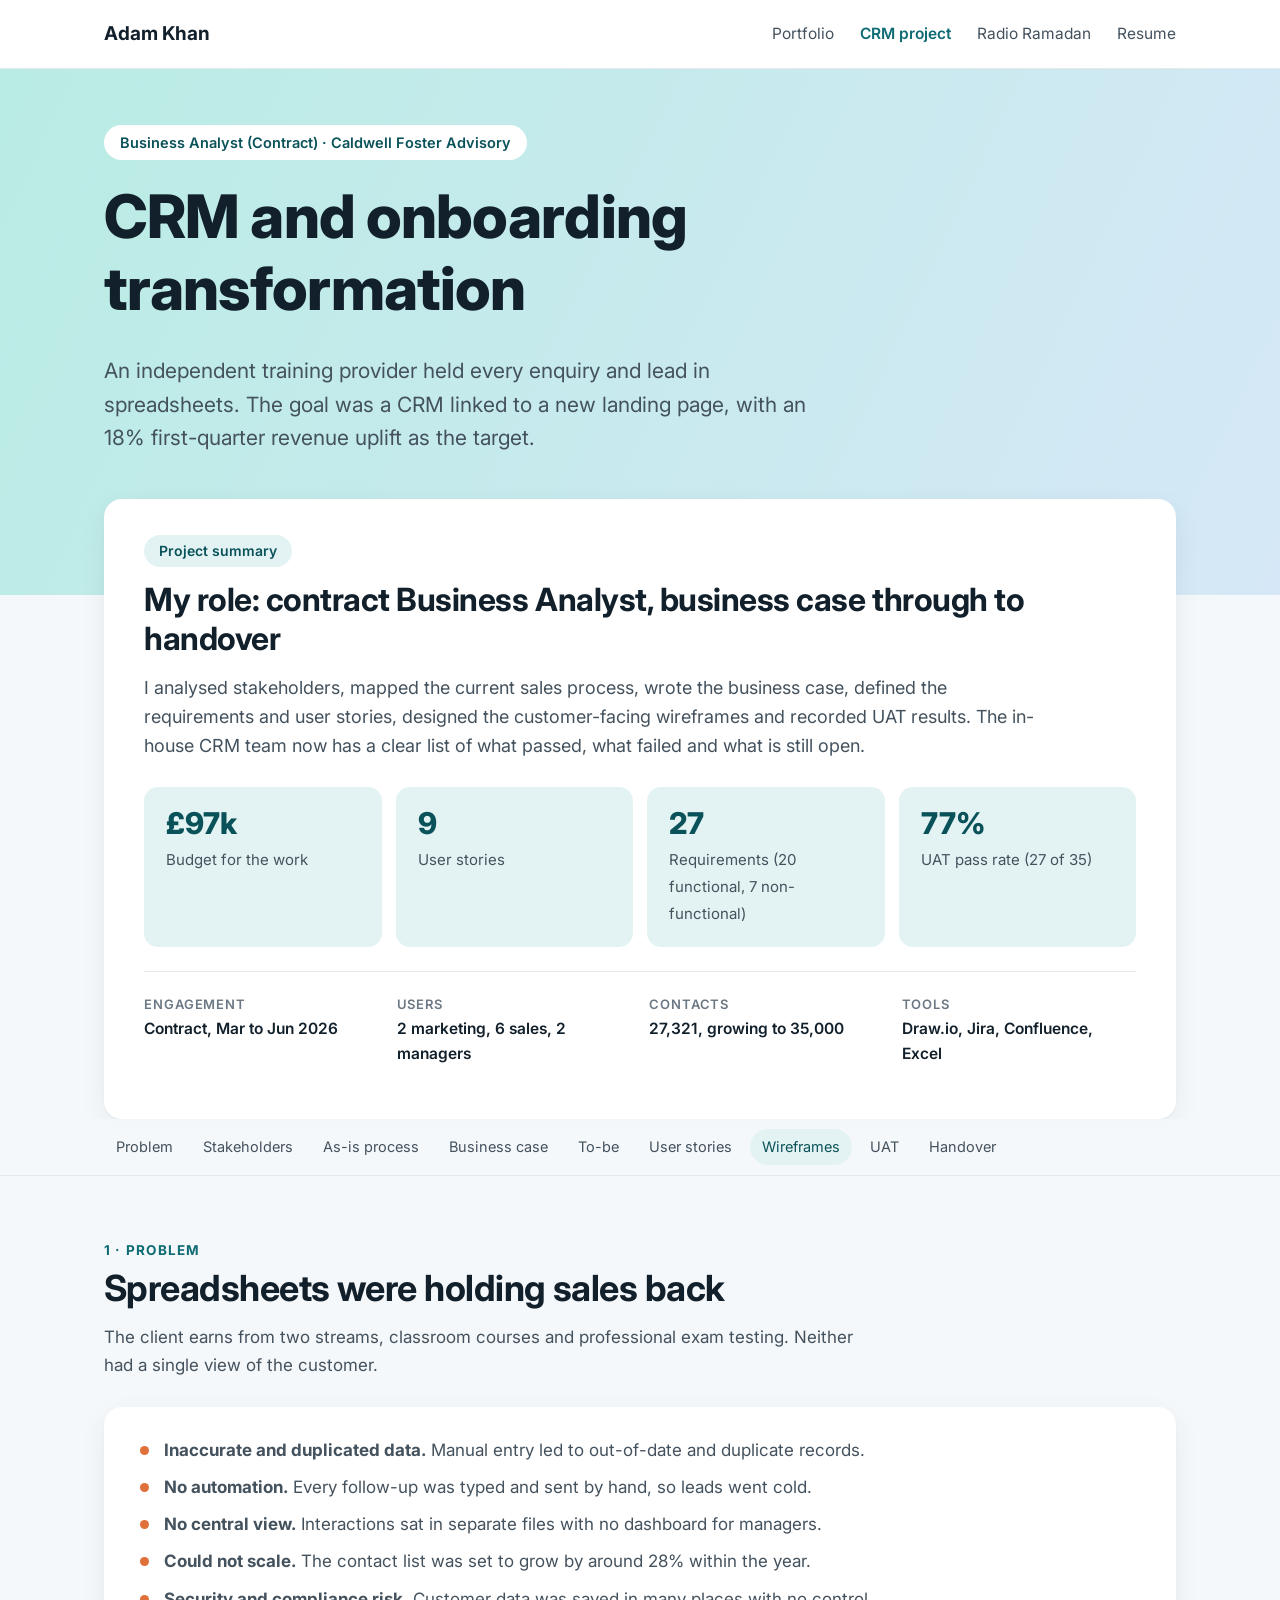
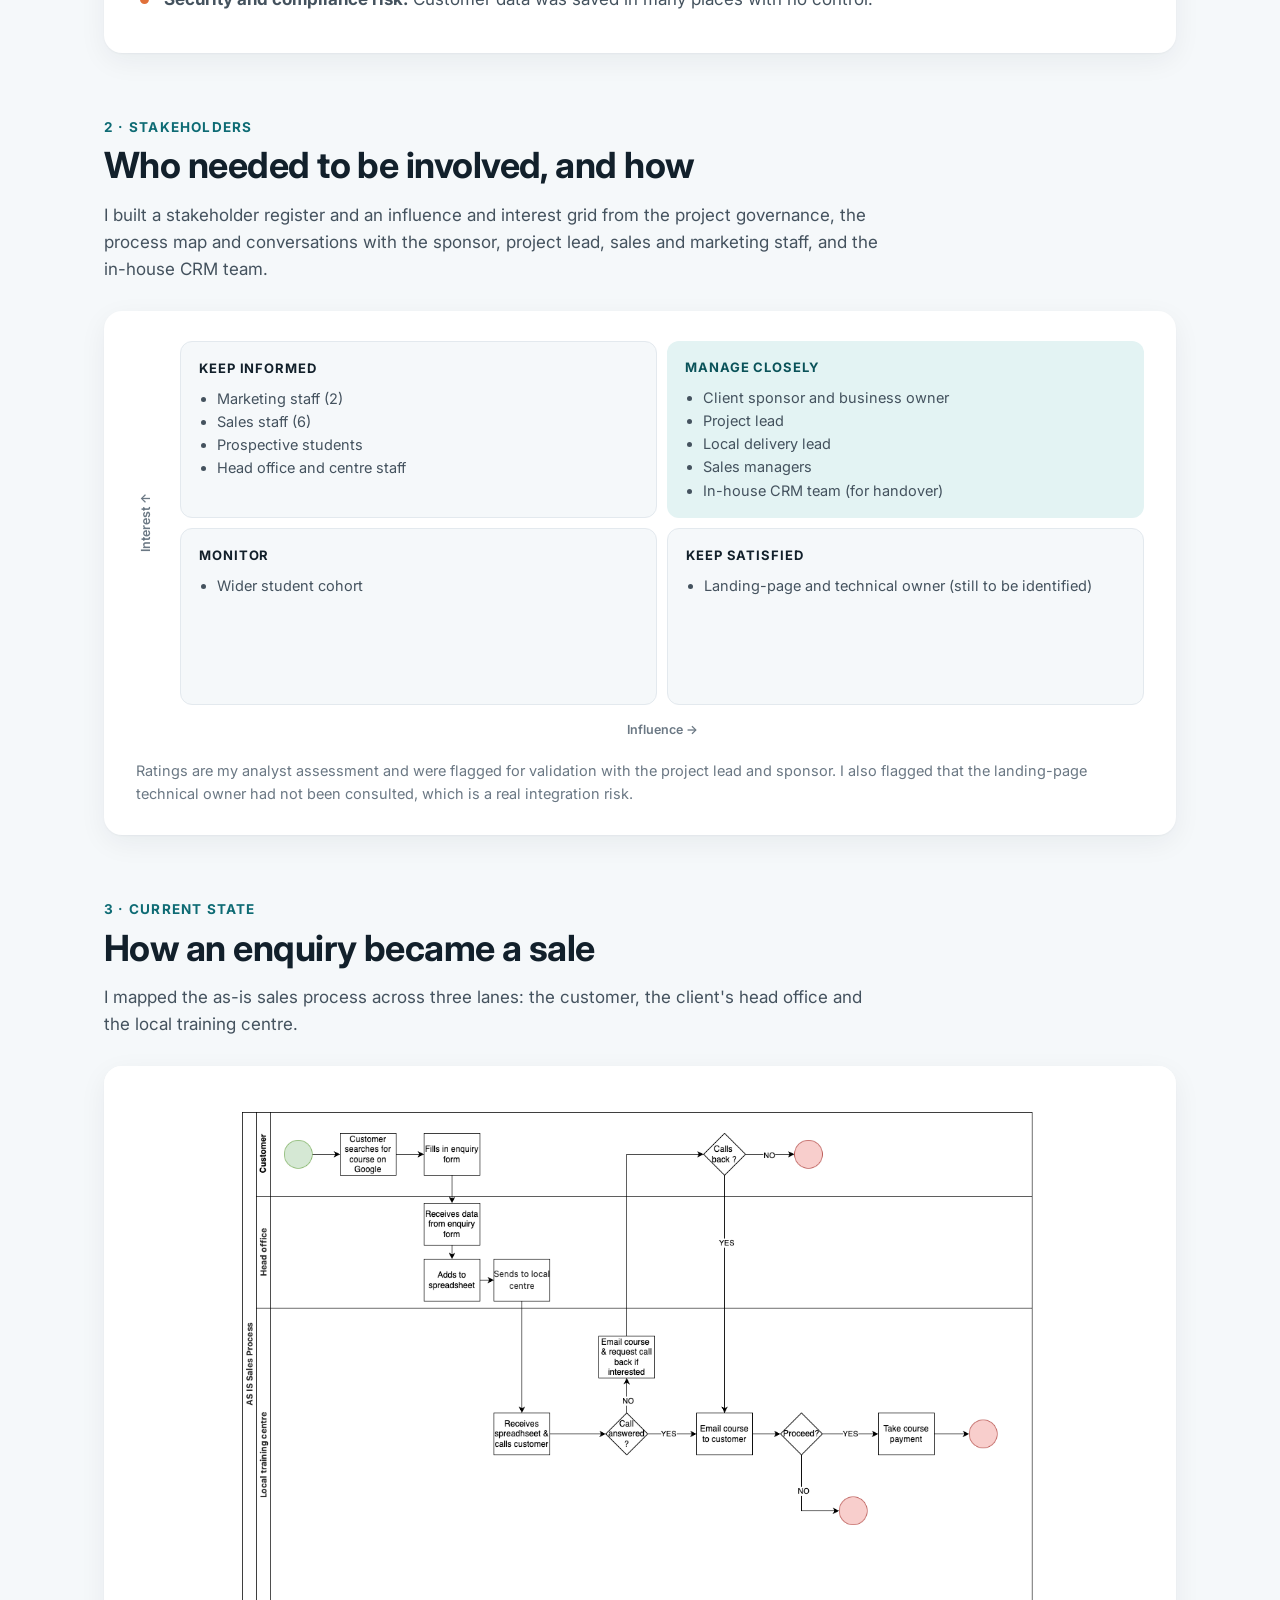
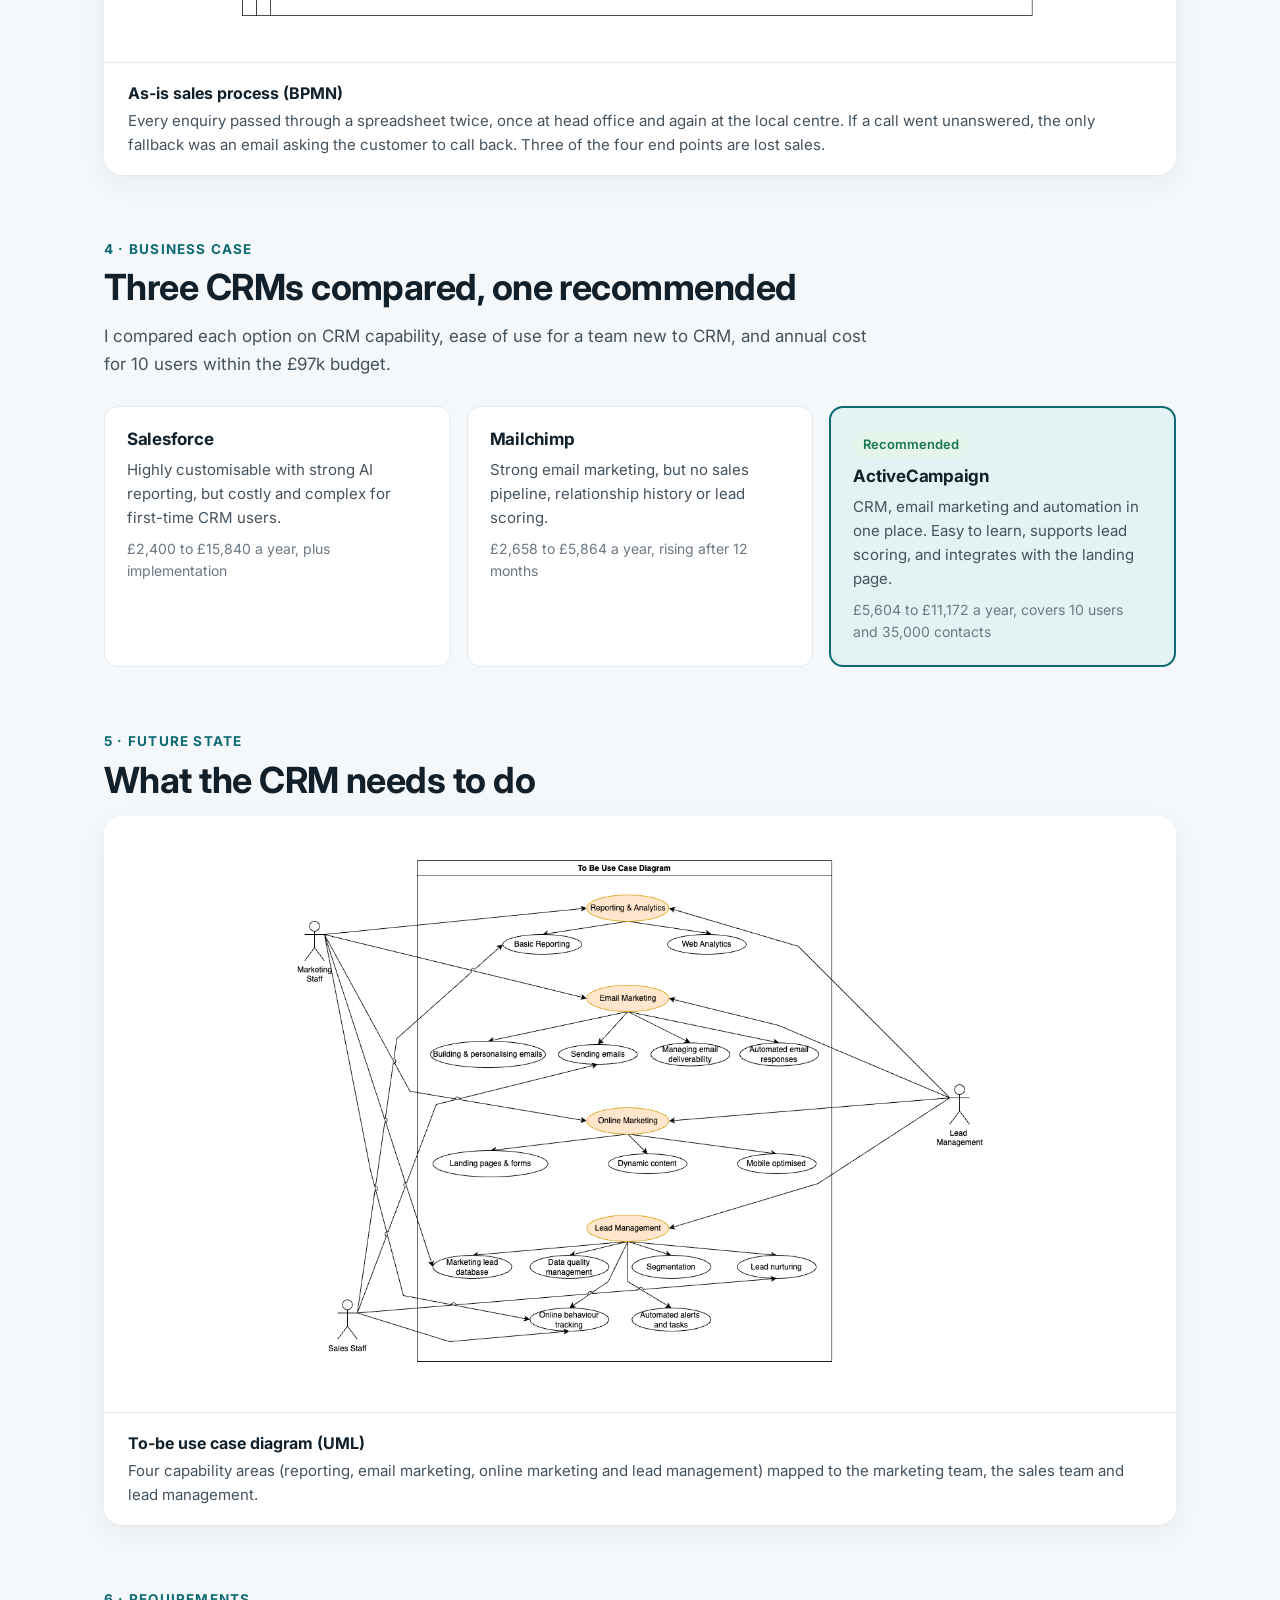
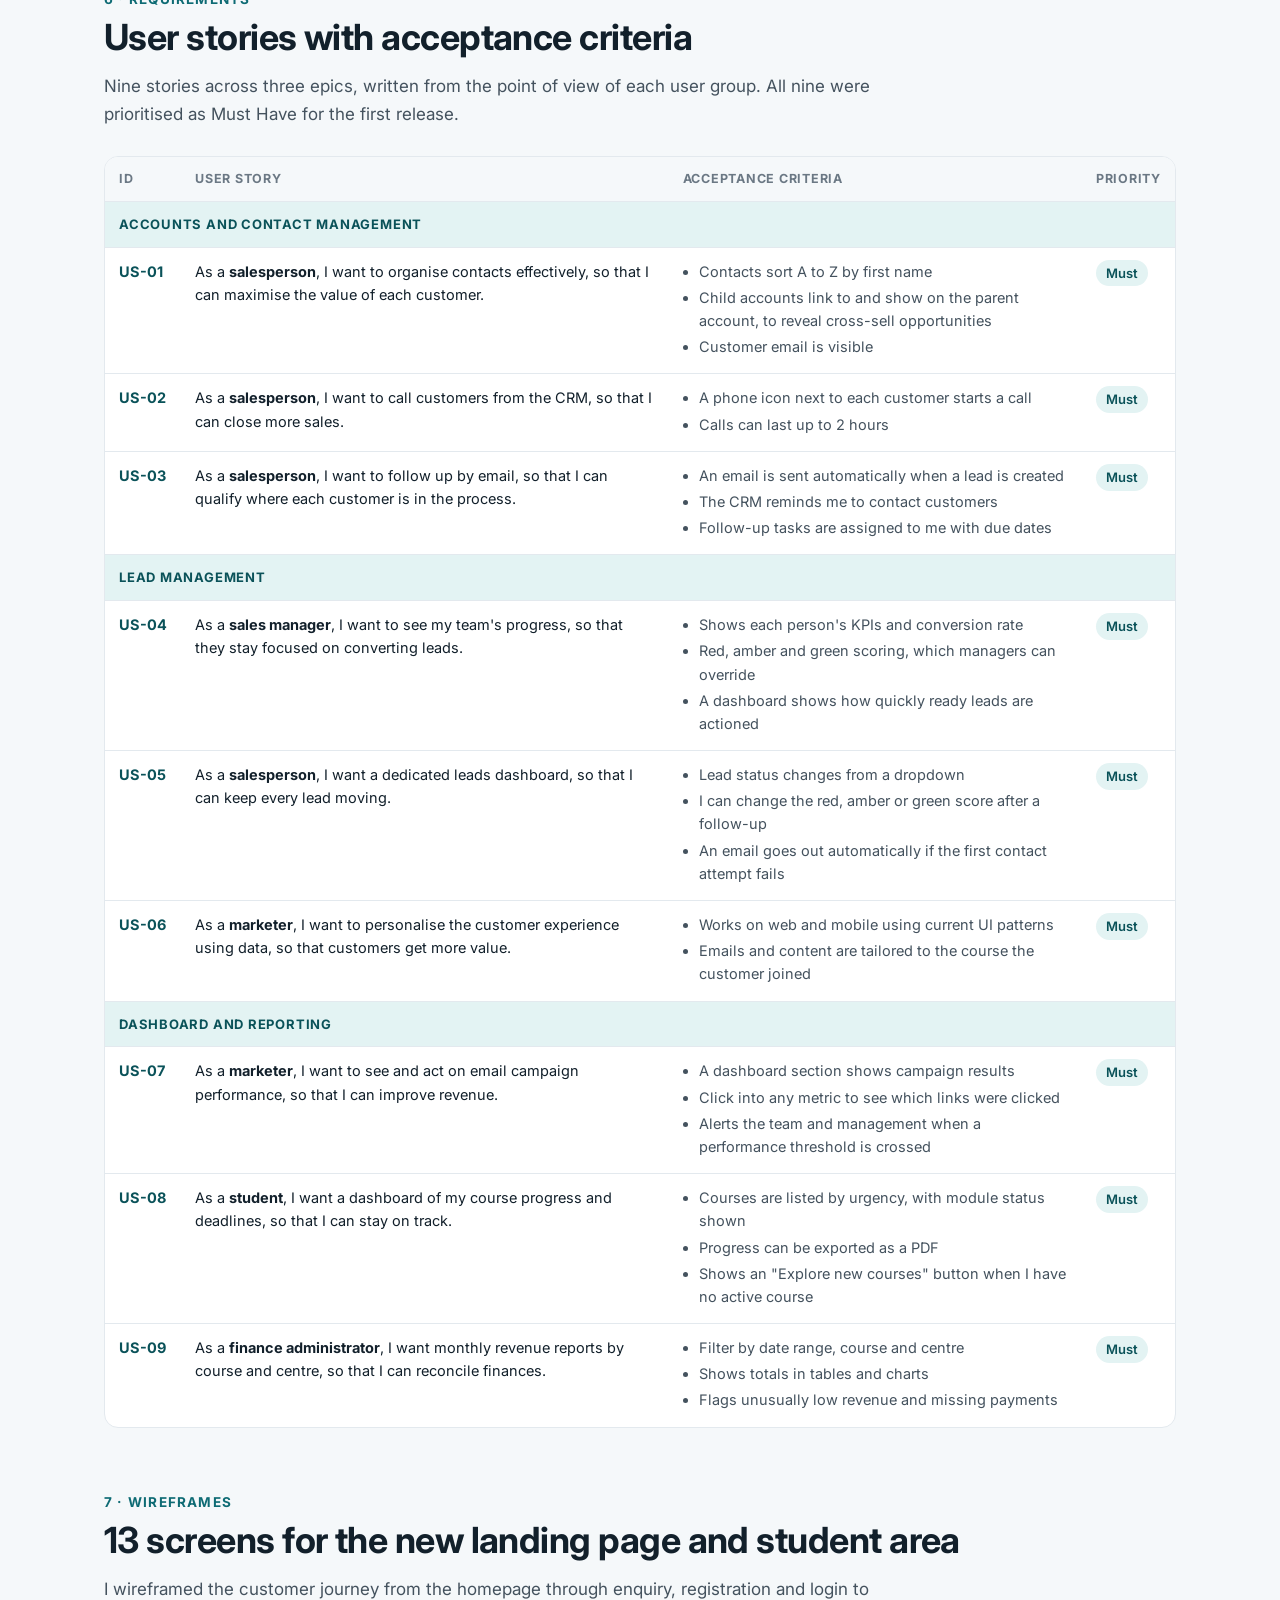
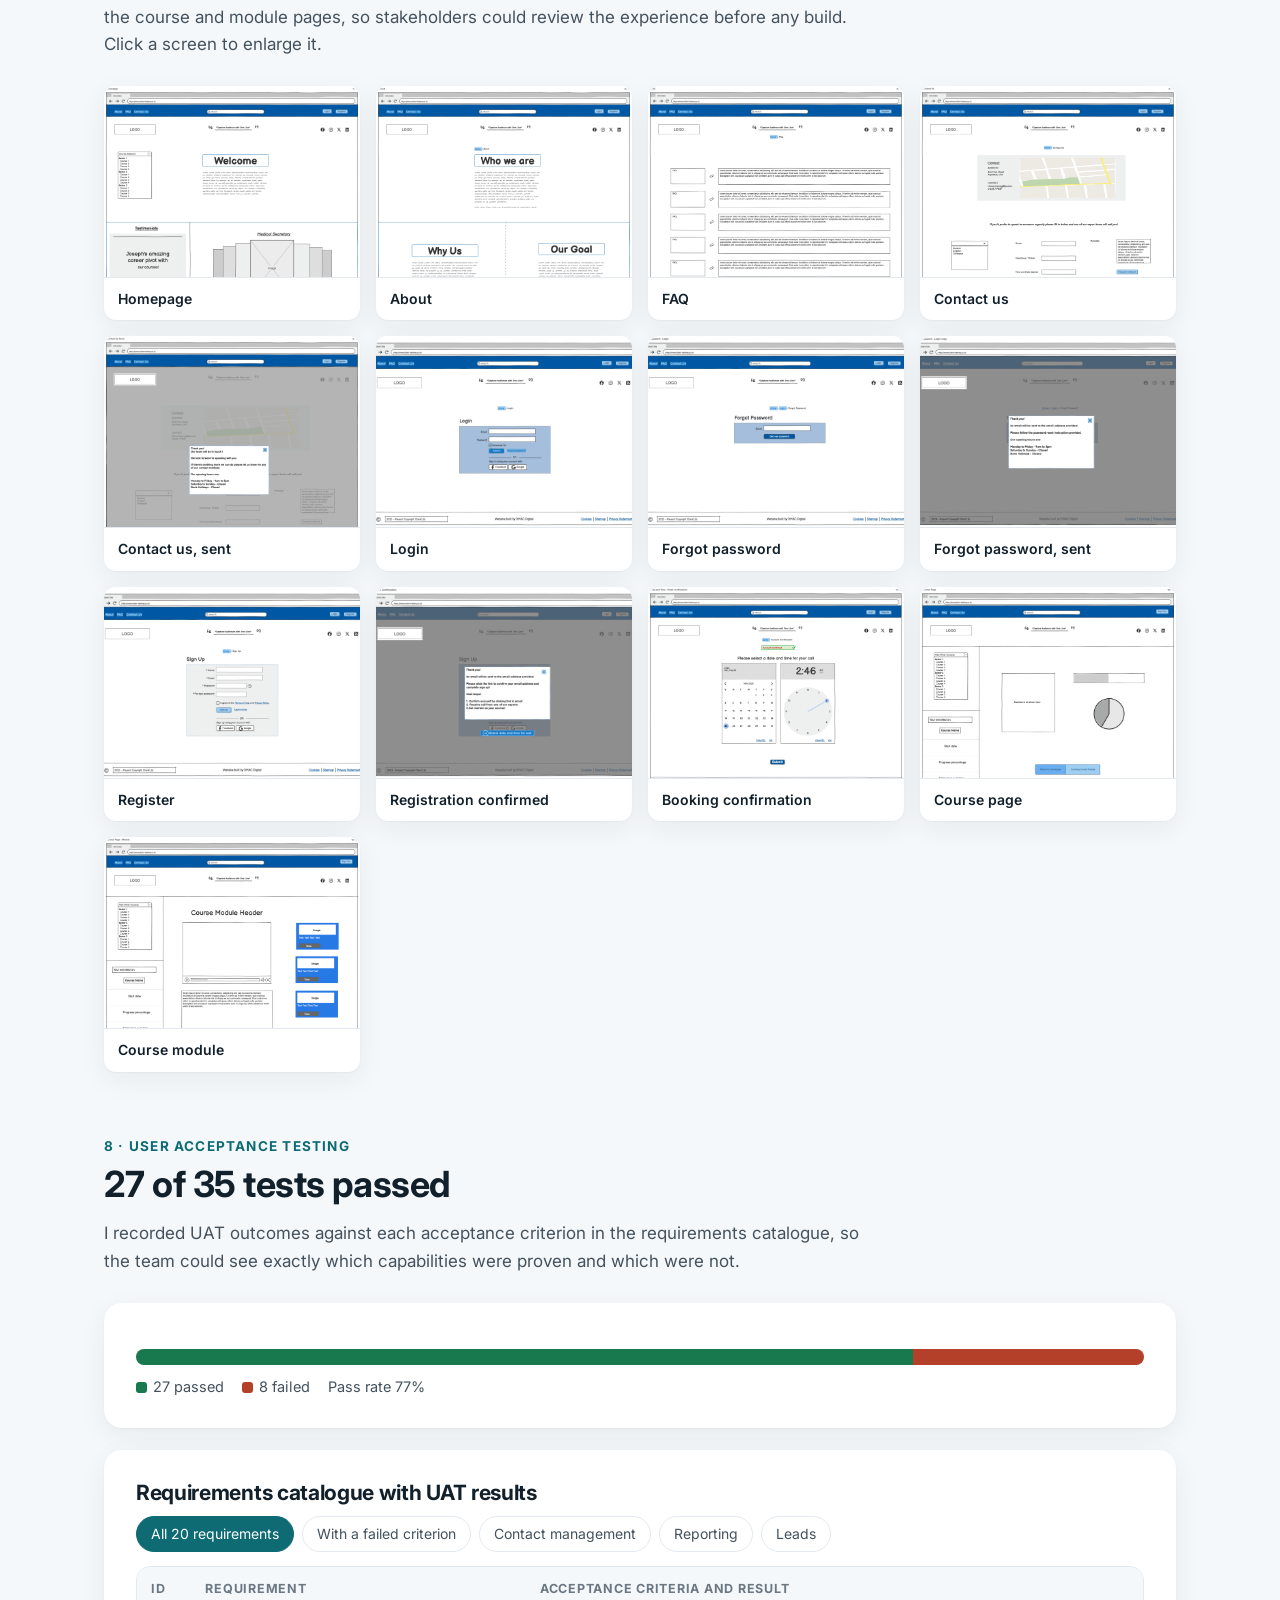
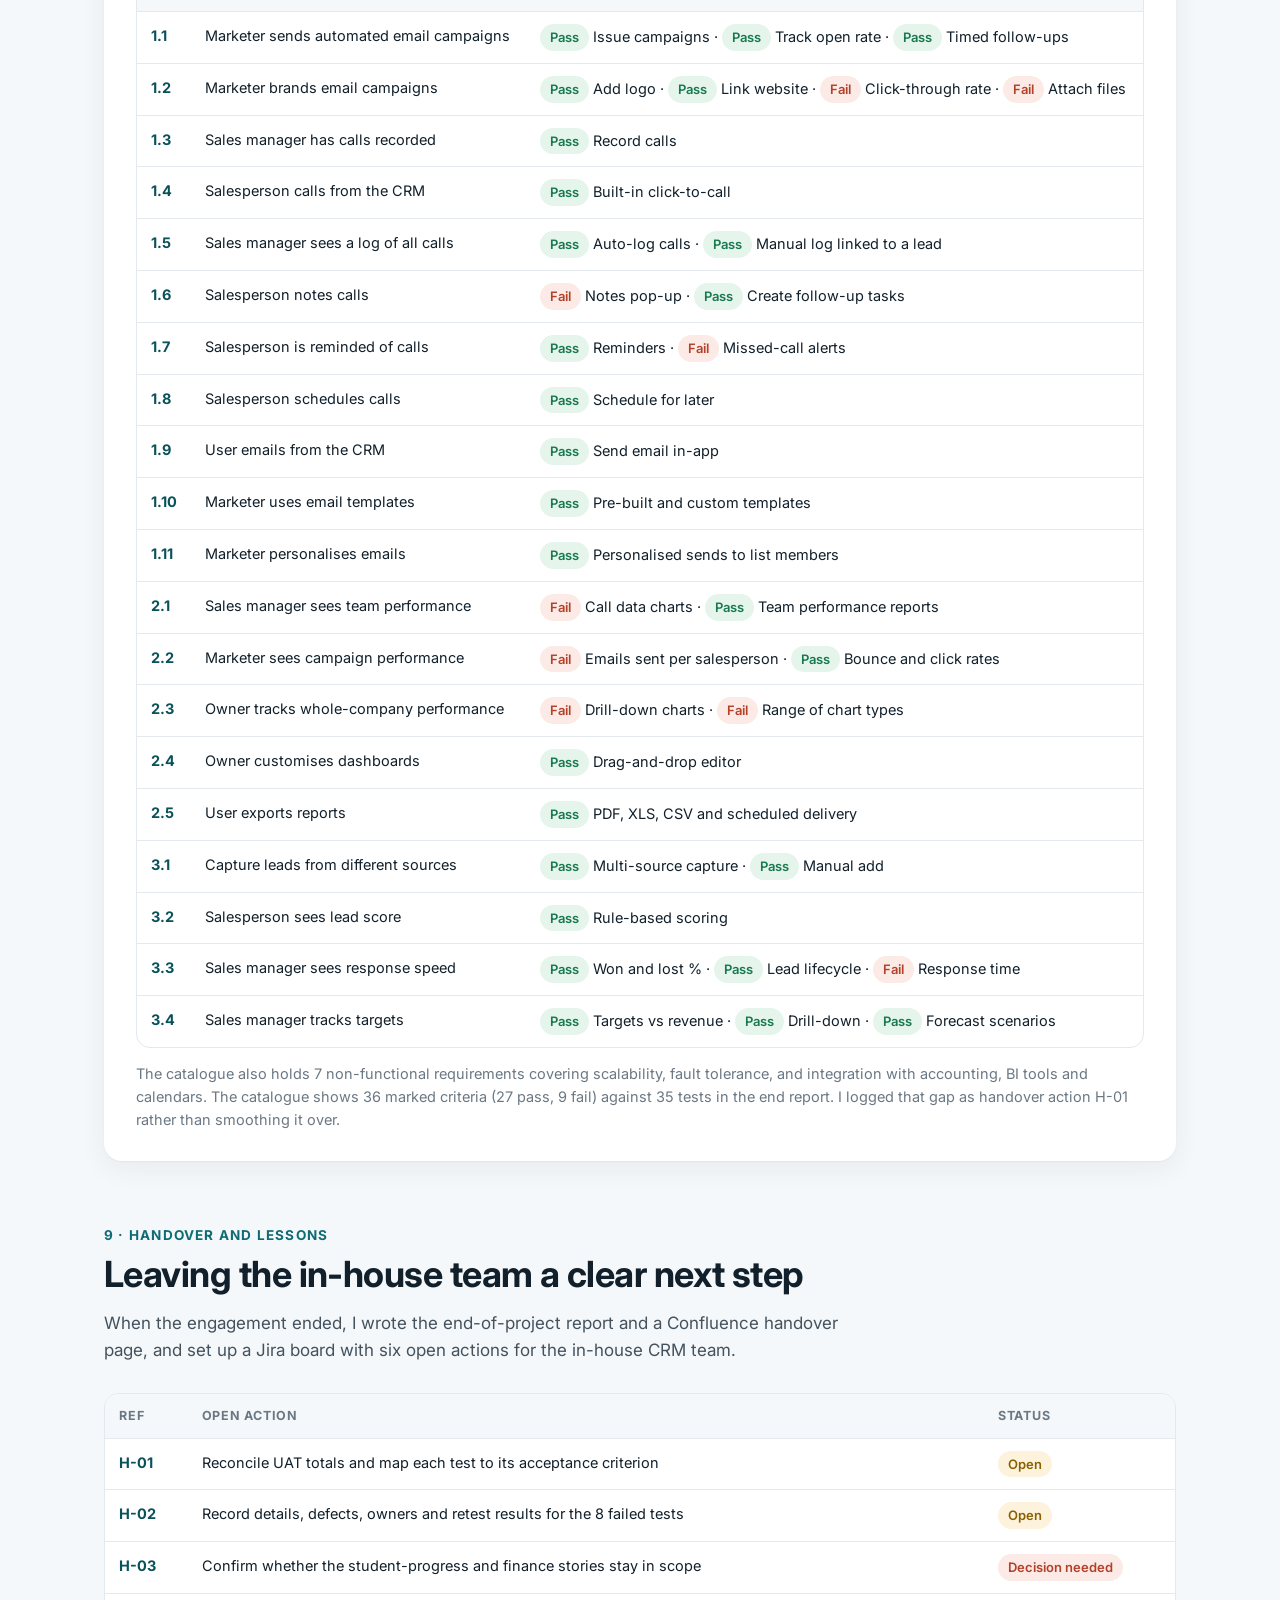
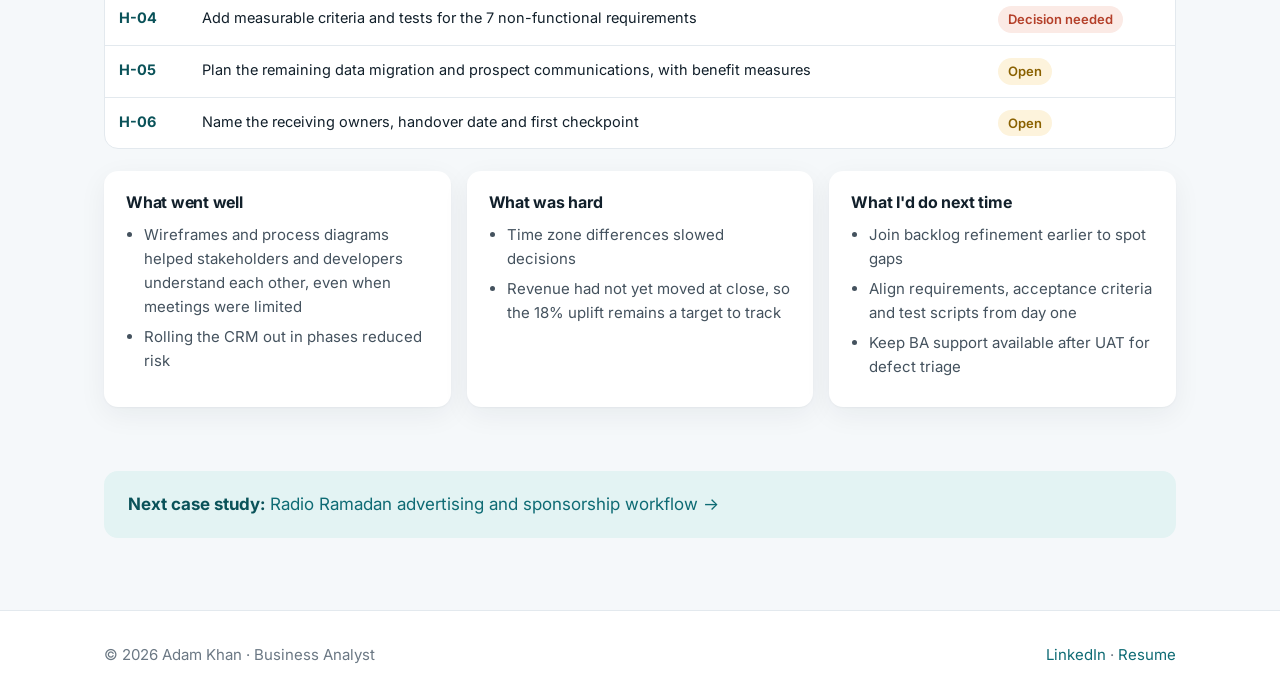
==== caldwell.html @ da7eb166 "Publish BA portfolio site Co-Authored-By: Claude Opus 5.5 <noreply@anthropic.com>" ====
<!doctype html>
<html lang="en-GB">
<head>
<meta charset="utf-8">
<meta name="viewport" content="width=device-width, initial-scale=1">
<title>CRM Transformation | Adam Khan</title>
<meta name="description" content="Case study: replacing spreadsheet-based lead management at an independent training provider with a CRM, from business case to UAT and handover.">
<link rel="preconnect" href="https://fonts.googleapis.com">
<link rel="preconnect" href="https://fonts.gstatic.com" crossorigin>
<link href="https://fonts.googleapis.com/css2?family=Inter:wght@400;500;600;700;800&display=swap" rel="stylesheet">
<link rel="stylesheet" href="styles.css">
</head>
<body>

<header class="site-header">
  <div class="wrap">
    <a class="logo" href="index.html">Adam Khan</a>
    <button class="nav-toggle" aria-expanded="false" aria-controls="nav">Menu</button>
    <nav class="nav" id="nav">
      <a href="index.html">Portfolio</a>
      <a href="caldwell.html" aria-current="page">CRM project</a>
      <a href="radio-ramadan.html">Radio Ramadan</a>
      <a href="resume.html">Resume</a>
    </nav>
  </div>
</header>

<div class="hero short">
  <div class="wrap">
    <span class="pill">Business Analyst (Contract) · Caldwell Foster Advisory</span>
    <h1>CRM and onboarding transformation</h1>
    <p class="lede">An independent training provider held every enquiry and lead in spreadsheets. The goal was a CRM linked to a new landing page, with an 18% first-quarter revenue uplift as the target.</p>
  </div>
</div>

<div class="wrap">

  <article class="card lift">
    <span class="tag soft">Project summary</span>
    <h2>My role: contract Business Analyst, business case through to handover</h2>
    <p class="intro">I analysed stakeholders, mapped the current sales process, wrote the business case, defined the requirements and user stories, designed the customer-facing wireframes and recorded UAT results. The in-house CRM team now has a clear list of what passed, what failed and what is still open.</p>
    <div class="stats">
      <div class="stat"><b>£97k</b><span>Budget for the work</span></div>
      <div class="stat"><b>9</b><span>User stories</span></div>
      <div class="stat"><b>27</b><span>Requirements (20 functional, 7 non-functional)</span></div>
      <div class="stat"><b>77%</b><span>UAT pass rate (27 of 35)</span></div>
    </div>
    <dl class="meta">
      <div><dt>Engagement</dt><dd>Contract, Mar to Jun 2026</dd></div>
      <div><dt>Users</dt><dd>2 marketing, 6 sales, 2 managers</dd></div>
      <div><dt>Contacts</dt><dd>27,321, growing to 35,000</dd></div>
      <div><dt>Tools</dt><dd>Draw.io, Jira, Confluence, Excel</dd></div>
    </dl>
  </article>
</div>

<nav class="subnav" aria-label="Sections">
  <div class="wrap">
    <a href="#problem">Problem</a>
    <a href="#stakeholders">Stakeholders</a>
    <a href="#as-is">As-is process</a>
    <a href="#business-case">Business case</a>
    <a href="#to-be">To-be</a>
    <a href="#requirements">User stories</a>
    <a href="#wireframes">Wireframes</a>
    <a href="#uat">UAT</a>
    <a href="#handover">Handover</a>
  </div>
</nav>

<main class="wrap">

  <section id="problem">
    <p class="eyebrow">1 · Problem</p>
    <h2 class="section-title">Spreadsheets were holding sales back</h2>
    <p class="section-lede">The client earns from two streams, classroom courses and professional exam testing. Neither had a single view of the customer.</p>
    <div class="panel">
      <ul class="ticks pains">
        <li><b>Inaccurate and duplicated data.</b> Manual entry led to out-of-date and duplicate records.</li>
        <li><b>No automation.</b> Every follow-up was typed and sent by hand, so leads went cold.</li>
        <li><b>No central view.</b> Interactions sat in separate files with no dashboard for managers.</li>
        <li><b>Could not scale.</b> The contact list was set to grow by around 28% within the year.</li>
        <li><b>Security and compliance risk.</b> Customer data was saved in many places with no control.</li>
      </ul>
    </div>
  </section>

  <section id="stakeholders">
    <p class="eyebrow">2 · Stakeholders</p>
    <h2 class="section-title">Who needed to be involved, and how</h2>
    <p class="section-lede">I built a stakeholder register and an influence and interest grid from the project governance, the process map and conversations with the sponsor, project lead, sales and marketing staff, and the in-house CRM team.</p>
    <div class="panel">
      <div class="matrix">
        <div class="ylab">Interest ↑</div>
        <div class="q q1"><h5>Keep informed</h5><ul><li>Marketing staff (2)</li><li>Sales staff (6)</li><li>Prospective students</li><li>Head office and centre staff</li></ul></div>
        <div class="q q2"><h5>Manage closely</h5><ul><li>Client sponsor and business owner</li><li>Project lead</li><li>Local delivery lead</li><li>Sales managers</li><li>In-house CRM team (for handover)</li></ul></div>
        <div class="q q1"><h5>Monitor</h5><ul><li>Wider student cohort</li></ul></div>
        <div class="q q1"><h5>Keep satisfied</h5><ul><li>Landing-page and technical owner (still to be identified)</li></ul></div>
        <div class="xlab">Influence →</div>
      </div>
      <p class="note">Ratings are my analyst assessment and were flagged for validation with the project lead and sponsor. I also flagged that the landing-page technical owner had not been consulted, which is a real integration risk.</p>
    </div>
  </section>

  <section id="as-is">
    <p class="eyebrow">3 · Current state</p>
    <h2 class="section-title">How an enquiry became a sale</h2>
    <p class="section-lede">I mapped the as-is sales process across three lanes: the customer, the client's head office and the local training centre.</p>
    <figure class="figure">
      <div class="img-wrap" data-zoom><img src="assets/caldwell/as-is-process.png" alt="As-is BPMN swimlane of the client sales process" loading="lazy"></div>
      <figcaption><b>As-is sales process (BPMN)</b>Every enquiry passed through a spreadsheet twice, once at head office and again at the local centre. If a call went unanswered, the only fallback was an email asking the customer to call back. Three of the four end points are lost sales.</figcaption>
    </figure>
  </section>

  <section id="business-case">
    <p class="eyebrow">4 · Business case</p>
    <h2 class="section-title">Three CRMs compared, one recommended</h2>
    <p class="section-lede">I compared each option on CRM capability, ease of use for a team new to CRM, and annual cost for 10 users within the £97k budget.</p>
    <div class="options">
      <div class="option">
        <h4>Salesforce</h4>
        <p>Highly customisable with strong AI reporting, but costly and complex for first-time CRM users.</p>
        <p class="price">£2,400 to £15,840 a year, plus implementation</p>
      </div>
      <div class="option">
        <h4>Mailchimp</h4>
        <p>Strong email marketing, but no sales pipeline, relationship history or lead scoring.</p>
        <p class="price">£2,658 to £5,864 a year, rising after 12 months</p>
      </div>
      <div class="option pick">
        <span class="chip pass">Recommended</span>
        <h4 style="margin-top:8px">ActiveCampaign</h4>
        <p>CRM, email marketing and automation in one place. Easy to learn, supports lead scoring, and integrates with the landing page.</p>
        <p class="price">£5,604 to £11,172 a year, covers 10 users and 35,000 contacts</p>
      </div>
    </div>
  </section>

  <section id="to-be">
    <p class="eyebrow">5 · Future state</p>
    <h2 class="section-title">What the CRM needs to do</h2>
    <figure class="figure">
      <div class="img-wrap" data-zoom><img src="assets/caldwell/to-be-use-case.png" alt="To-be UML use case diagram for the CRM" loading="lazy"></div>
      <figcaption><b>To-be use case diagram (UML)</b>Four capability areas (reporting, email marketing, online marketing and lead management) mapped to the marketing team, the sales team and lead management.</figcaption>
    </figure>
  </section>

  <section id="requirements">
    <p class="eyebrow">6 · Requirements</p>
    <h2 class="section-title">User stories with acceptance criteria</h2>
    <p class="section-lede">Nine stories across three epics, written from the point of view of each user group. All nine were prioritised as Must Have for the first release.</p>
    <div class="table-scroll">
      <table>
        <thead><tr><th>ID</th><th>User story</th><th>Acceptance criteria</th><th>Priority</th></tr></thead>
        <tbody>
          <tr class="epic"><td colspan="4">Accounts and contact management</td></tr>
          <tr><td class="id">US-01</td><td>As a <b>salesperson</b>, I want to organise contacts effectively, so that I can maximise the value of each customer.</td><td><ul class="ac"><li>Contacts sort A to Z by first name</li><li>Child accounts link to and show on the parent account, to reveal cross-sell opportunities</li><li>Customer email is visible</li></ul></td><td><span class="chip">Must</span></td></tr>
          <tr><td class="id">US-02</td><td>As a <b>salesperson</b>, I want to call customers from the CRM, so that I can close more sales.</td><td><ul class="ac"><li>A phone icon next to each customer starts a call</li><li>Calls can last up to 2 hours</li></ul></td><td><span class="chip">Must</span></td></tr>
          <tr><td class="id">US-03</td><td>As a <b>salesperson</b>, I want to follow up by email, so that I can qualify where each customer is in the process.</td><td><ul class="ac"><li>An email is sent automatically when a lead is created</li><li>The CRM reminds me to contact customers</li><li>Follow-up tasks are assigned to me with due dates</li></ul></td><td><span class="chip">Must</span></td></tr>
          <tr class="epic"><td colspan="4">Lead management</td></tr>
          <tr><td class="id">US-04</td><td>As a <b>sales manager</b>, I want to see my team's progress, so that they stay focused on converting leads.</td><td><ul class="ac"><li>Shows each person's KPIs and conversion rate</li><li>Red, amber and green scoring, which managers can override</li><li>A dashboard shows how quickly ready leads are actioned</li></ul></td><td><span class="chip">Must</span></td></tr>
          <tr><td class="id">US-05</td><td>As a <b>salesperson</b>, I want a dedicated leads dashboard, so that I can keep every lead moving.</td><td><ul class="ac"><li>Lead status changes from a dropdown</li><li>I can change the red, amber or green score after a follow-up</li><li>An email goes out automatically if the first contact attempt fails</li></ul></td><td><span class="chip">Must</span></td></tr>
          <tr><td class="id">US-06</td><td>As a <b>marketer</b>, I want to personalise the customer experience using data, so that customers get more value.</td><td><ul class="ac"><li>Works on web and mobile using current UI patterns</li><li>Emails and content are tailored to the course the customer joined</li></ul></td><td><span class="chip">Must</span></td></tr>
          <tr class="epic"><td colspan="4">Dashboard and reporting</td></tr>
          <tr><td class="id">US-07</td><td>As a <b>marketer</b>, I want to see and act on email campaign performance, so that I can improve revenue.</td><td><ul class="ac"><li>A dashboard section shows campaign results</li><li>Click into any metric to see which links were clicked</li><li>Alerts the team and management when a performance threshold is crossed</li></ul></td><td><span class="chip">Must</span></td></tr>
          <tr><td class="id">US-08</td><td>As a <b>student</b>, I want a dashboard of my course progress and deadlines, so that I can stay on track.</td><td><ul class="ac"><li>Courses are listed by urgency, with module status shown</li><li>Progress can be exported as a PDF</li><li>Shows an "Explore new courses" button when I have no active course</li></ul></td><td><span class="chip">Must</span></td></tr>
          <tr><td class="id">US-09</td><td>As a <b>finance administrator</b>, I want monthly revenue reports by course and centre, so that I can reconcile finances.</td><td><ul class="ac"><li>Filter by date range, course and centre</li><li>Shows totals in tables and charts</li><li>Flags unusually low revenue and missing payments</li></ul></td><td><span class="chip">Must</span></td></tr>
        </tbody>
      </table>
    </div>
  </section>

  <section id="wireframes">
    <p class="eyebrow">7 · Wireframes</p>
    <h2 class="section-title">13 screens for the new landing page and student area</h2>
    <p class="section-lede">I wireframed the customer journey from the homepage through enquiry, registration and login to the course and module pages, so stakeholders could review the experience before any build. Click a screen to enlarge it.</p>
    <div class="gallery">
      <button data-zoom><img src="assets/caldwell/wireframes/wf-1.png" alt="Wireframe: Homepage" loading="lazy"><span>Homepage</span></button>
      <button data-zoom><img src="assets/caldwell/wireframes/wf-2.png" alt="Wireframe: About" loading="lazy"><span>About</span></button>
      <button data-zoom><img src="assets/caldwell/wireframes/wf-3.png" alt="Wireframe: FAQ" loading="lazy"><span>FAQ</span></button>
      <button data-zoom><img src="assets/caldwell/wireframes/wf-4.png" alt="Wireframe: Contact us" loading="lazy"><span>Contact us</span></button>
      <button data-zoom><img src="assets/caldwell/wireframes/wf-5.png" alt="Wireframe: Contact us, sent" loading="lazy"><span>Contact us, sent</span></button>
      <button data-zoom><img src="assets/caldwell/wireframes/wf-6.png" alt="Wireframe: Login" loading="lazy"><span>Login</span></button>
      <button data-zoom><img src="assets/caldwell/wireframes/wf-7.png" alt="Wireframe: Forgot password" loading="lazy"><span>Forgot password</span></button>
      <button data-zoom><img src="assets/caldwell/wireframes/wf-8.png" alt="Wireframe: Forgot password, sent" loading="lazy"><span>Forgot password, sent</span></button>
      <button data-zoom><img src="assets/caldwell/wireframes/wf-9.png" alt="Wireframe: Register" loading="lazy"><span>Register</span></button>
      <button data-zoom><img src="assets/caldwell/wireframes/wf-10.png" alt="Wireframe: Registration confirmed" loading="lazy"><span>Registration confirmed</span></button>
      <button data-zoom><img src="assets/caldwell/wireframes/wf-11.png" alt="Wireframe: Booking date and time, email confirmation" loading="lazy"><span>Booking confirmation</span></button>
      <button data-zoom><img src="assets/caldwell/wireframes/wf-12.png" alt="Wireframe: Course page" loading="lazy"><span>Course page</span></button>
      <button data-zoom><img src="assets/caldwell/wireframes/wf-13.png" alt="Wireframe: Course module" loading="lazy"><span>Course module</span></button>
    </div>
  </section>

  <section id="uat">
    <p class="eyebrow">8 · User acceptance testing</p>
    <h2 class="section-title">27 of 35 tests passed</h2>
    <p class="section-lede">I recorded UAT outcomes against each acceptance criterion in the requirements catalogue, so the team could see exactly which capabilities were proven and which were not.</p>
    <div class="panel">
      <div class="uat-bar" role="img" aria-label="27 passed, 8 failed out of 35 tests">
        <span style="width:77.1%;background:var(--pass)"></span><span style="width:22.9%;background:var(--fail)"></span>
      </div>
      <div class="uat-legend"><span><i style="background:var(--pass)"></i>27 passed</span><span><i style="background:var(--fail)"></i>8 failed</span><span>Pass rate 77%</span></div>
    </div>

    <div class="panel">
      <h3>Requirements catalogue with UAT results</h3>
      <div class="filters" data-for="cat">
        <button data-filter="all" aria-pressed="true">All 20 requirements</button>
        <button data-filter="fail" aria-pressed="false">With a failed criterion</button>
        <button data-filter="contact" aria-pressed="false">Contact management</button>
        <button data-filter="report" aria-pressed="false">Reporting</button>
        <button data-filter="lead" aria-pressed="false">Leads</button>
      </div>
      <div class="table-scroll">
        <table id="cat">
          <thead><tr><th>ID</th><th>Requirement</th><th>Acceptance criteria and result</th></tr></thead>
          <tbody>
            <tr data-group="contact"><td class="id">1.1</td><td>Marketer sends automated email campaigns</td><td><span class="chip pass">Pass</span> Issue campaigns · <span class="chip pass">Pass</span> Track open rate · <span class="chip pass">Pass</span> Timed follow-ups</td></tr>
            <tr data-group="contact fail"><td class="id">1.2</td><td>Marketer brands email campaigns</td><td><span class="chip pass">Pass</span> Add logo · <span class="chip pass">Pass</span> Link website · <span class="chip fail">Fail</span> Click-through rate · <span class="chip fail">Fail</span> Attach files</td></tr>
            <tr data-group="contact"><td class="id">1.3</td><td>Sales manager has calls recorded</td><td><span class="chip pass">Pass</span> Record calls</td></tr>
            <tr data-group="contact"><td class="id">1.4</td><td>Salesperson calls from the CRM</td><td><span class="chip pass">Pass</span> Built-in click-to-call</td></tr>
            <tr data-group="contact"><td class="id">1.5</td><td>Sales manager sees a log of all calls</td><td><span class="chip pass">Pass</span> Auto-log calls · <span class="chip pass">Pass</span> Manual log linked to a lead</td></tr>
            <tr data-group="contact fail"><td class="id">1.6</td><td>Salesperson notes calls</td><td><span class="chip fail">Fail</span> Notes pop-up · <span class="chip pass">Pass</span> Create follow-up tasks</td></tr>
            <tr data-group="contact fail"><td class="id">1.7</td><td>Salesperson is reminded of calls</td><td><span class="chip pass">Pass</span> Reminders · <span class="chip fail">Fail</span> Missed-call alerts</td></tr>
            <tr data-group="contact"><td class="id">1.8</td><td>Salesperson schedules calls</td><td><span class="chip pass">Pass</span> Schedule for later</td></tr>
            <tr data-group="contact"><td class="id">1.9</td><td>User emails from the CRM</td><td><span class="chip pass">Pass</span> Send email in-app</td></tr>
            <tr data-group="contact"><td class="id">1.10</td><td>Marketer uses email templates</td><td><span class="chip pass">Pass</span> Pre-built and custom templates</td></tr>
            <tr data-group="contact"><td class="id">1.11</td><td>Marketer personalises emails</td><td><span class="chip pass">Pass</span> Personalised sends to list members</td></tr>
            <tr data-group="report fail"><td class="id">2.1</td><td>Sales manager sees team performance</td><td><span class="chip fail">Fail</span> Call data charts · <span class="chip pass">Pass</span> Team performance reports</td></tr>
            <tr data-group="report fail"><td class="id">2.2</td><td>Marketer sees campaign performance</td><td><span class="chip fail">Fail</span> Emails sent per salesperson · <span class="chip pass">Pass</span> Bounce and click rates</td></tr>
            <tr data-group="report fail"><td class="id">2.3</td><td>Owner tracks whole-company performance</td><td><span class="chip fail">Fail</span> Drill-down charts · <span class="chip fail">Fail</span> Range of chart types</td></tr>
            <tr data-group="report"><td class="id">2.4</td><td>Owner customises dashboards</td><td><span class="chip pass">Pass</span> Drag-and-drop editor</td></tr>
            <tr data-group="report"><td class="id">2.5</td><td>User exports reports</td><td><span class="chip pass">Pass</span> PDF, XLS, CSV and scheduled delivery</td></tr>
            <tr data-group="lead"><td class="id">3.1</td><td>Capture leads from different sources</td><td><span class="chip pass">Pass</span> Multi-source capture · <span class="chip pass">Pass</span> Manual add</td></tr>
            <tr data-group="lead"><td class="id">3.2</td><td>Salesperson sees lead score</td><td><span class="chip pass">Pass</span> Rule-based scoring</td></tr>
            <tr data-group="lead fail"><td class="id">3.3</td><td>Sales manager sees response speed</td><td><span class="chip pass">Pass</span> Won and lost % · <span class="chip pass">Pass</span> Lead lifecycle · <span class="chip fail">Fail</span> Response time</td></tr>
            <tr data-group="lead"><td class="id">3.4</td><td>Sales manager tracks targets</td><td><span class="chip pass">Pass</span> Targets vs revenue · <span class="chip pass">Pass</span> Drill-down · <span class="chip pass">Pass</span> Forecast scenarios</td></tr>
          </tbody>
        </table>
      </div>
      <p class="note">The catalogue also holds 7 non-functional requirements covering scalability, fault tolerance, and integration with accounting, BI tools and calendars. The catalogue shows 36 marked criteria (27 pass, 9 fail) against 35 tests in the end report. I logged that gap as handover action H-01 rather than smoothing it over.</p>
    </div>
  </section>

  <section id="handover">
    <p class="eyebrow">9 · Handover and lessons</p>
    <h2 class="section-title">Leaving the in-house team a clear next step</h2>
    <p class="section-lede">When the engagement ended, I wrote the end-of-project report and a Confluence handover page, and set up a Jira board with six open actions for the in-house CRM team.</p>
    <div class="table-scroll">
      <table>
        <thead><tr><th>Ref</th><th>Open action</th><th>Status</th></tr></thead>
        <tbody>
          <tr><td class="id">H-01</td><td>Reconcile UAT totals and map each test to its acceptance criterion</td><td><span class="chip pending">Open</span></td></tr>
          <tr><td class="id">H-02</td><td>Record details, defects, owners and retest results for the 8 failed tests</td><td><span class="chip pending">Open</span></td></tr>
          <tr><td class="id">H-03</td><td>Confirm whether the student-progress and finance stories stay in scope</td><td><span class="chip fail">Decision needed</span></td></tr>
          <tr><td class="id">H-04</td><td>Add measurable criteria and tests for the 7 non-functional requirements</td><td><span class="chip fail">Decision needed</span></td></tr>
          <tr><td class="id">H-05</td><td>Plan the remaining data migration and prospect communications, with benefit measures</td><td><span class="chip pending">Open</span></td></tr>
          <tr><td class="id">H-06</td><td>Name the receiving owners, handover date and first checkpoint</td><td><span class="chip pending">Open</span></td></tr>
        </tbody>
      </table>
    </div>
    <div class="lessons" style="margin-top:22px">
      <div><h4>What went well</h4><ul><li>Wireframes and process diagrams helped stakeholders and developers understand each other, even when meetings were limited</li><li>Rolling the CRM out in phases reduced risk</li></ul></div>
      <div><h4>What was hard</h4><ul><li>Time zone differences slowed decisions</li><li>Revenue had not yet moved at close, so the 18% uplift remains a target to track</li></ul></div>
      <div><h4>What I'd do next time</h4><ul><li>Join backlog refinement earlier to spot gaps</li><li>Align requirements, acceptance criteria and test scripts from day one</li><li>Keep BA support available after UAT for defect triage</li></ul></div>
    </div>
  </section>

  <section>
    <div class="callout"><b>Next case study:</b> <a href="radio-ramadan.html">Radio Ramadan advertising and sponsorship workflow →</a></div>
  </section>

</main>

<footer class="site-footer">
  <div class="wrap">
    <span>© 2026 Adam Khan · Business Analyst</span>
    <span><a href="https://www.linkedin.com/in/akhans">LinkedIn</a> · <a href="resume.html">Resume</a></span>
  </div>
</footer>
<script src="main.js"></script>
</body>
</html>
---- styles.css ----
:root {
  --bg: #f5f8fa;
  --surface: #ffffff;
  --ink: #12202b;
  --ink-2: #44525e;
  --ink-3: #6b7884;
  --line: #e3e9ee;
  --brand: #0e6b74;
  --brand-ink: #0a5259;
  --brand-soft: #e3f3f3;
  --accent: #e0703a;
  --pass: #18794e;
  --pass-soft: #e5f5ec;
  --fail: #b4402a;
  --fail-soft: #fbeae5;
  --pending: #8a6100;
  --pending-soft: #fdf3dc;
  --hero-a: #b9ece4;
  --hero-b: #d6e8f7;
  --dark: #12202b;
  --shadow: 0 1px 2px rgba(18, 32, 43, .04), 0 8px 28px rgba(18, 32, 43, .06);
  --radius: 18px;
  color-scheme: light;
}

@media (prefers-color-scheme: dark) {
  :root:not([data-theme="light"]) {
    --bg: #0f171d; --surface: #16222b; --ink: #e9eff3; --ink-2: #b6c2cb; --ink-3: #8b98a3;
    --line: #26343f; --brand: #4fc1c4; --brand-ink: #7fd6d8; --brand-soft: #173a3d;
    --pass: #5fd39a; --pass-soft: #163527; --fail: #f08c75; --fail-soft: #3d201a;
    --pending: #f0c25e; --pending-soft: #3a2f14; --hero-a: #12403f; --hero-b: #152d44;
    --dark: #050a0d; --shadow: 0 1px 2px rgba(0,0,0,.3), 0 8px 28px rgba(0,0,0,.25);
    color-scheme: dark;
  }
}
:root[data-theme="dark"] {
  --bg: #0f171d; --surface: #16222b; --ink: #e9eff3; --ink-2: #b6c2cb; --ink-3: #8b98a3;
  --line: #26343f; --brand: #4fc1c4; --brand-ink: #7fd6d8; --brand-soft: #173a3d;
  --pass: #5fd39a; --pass-soft: #163527; --fail: #f08c75; --fail-soft: #3d201a;
  --pending: #f0c25e; --pending-soft: #3a2f14; --hero-a: #12403f; --hero-b: #152d44;
  --dark: #050a0d; --shadow: 0 1px 2px rgba(0,0,0,.3), 0 8px 28px rgba(0,0,0,.25);
  color-scheme: dark;
}

* { box-sizing: border-box; }
html { scroll-behavior: smooth; }
body {
  margin: 0; background: var(--bg); color: var(--ink);
  font-family: "Inter", system-ui, -apple-system, "Segoe UI", sans-serif;
  font-size: 17px; line-height: 1.6; -webkit-font-smoothing: antialiased;
}
img { max-width: 100%; display: block; }
a { color: var(--brand); text-decoration: none; }
a:hover { text-decoration: underline; }
h1, h2, h3, h4 { line-height: 1.2; margin: 0 0 .5em; letter-spacing: -0.015em; }
p { margin: 0 0 1em; }
.wrap { max-width: 1120px; margin: 0 auto; padding: 0 24px; }

/* Header */
.site-header { background: var(--surface); border-bottom: 1px solid var(--line); position: sticky; top: 0; z-index: 20; }
.site-header .wrap { display: flex; align-items: center; justify-content: space-between; height: 68px; gap: 16px; }
.logo { font-weight: 700; font-size: 19px; color: var(--ink); white-space: nowrap; }
.logo:hover { text-decoration: none; }
.nav { display: flex; gap: 26px; }
.nav a { color: var(--ink-2); font-size: 15.5px; }
.nav a[aria-current="page"] { color: var(--brand); font-weight: 600; }
.nav a:hover { color: var(--brand); text-decoration: none; }
.nav-toggle { display: none; background: none; border: 1px solid var(--line); border-radius: 10px; padding: 7px 11px; color: var(--ink); font: inherit; font-size: 15px; cursor: pointer; }

/* Hero */
.hero { background: linear-gradient(115deg, var(--hero-a), var(--hero-b)); padding: 72px 0 150px; }
.hero.short { padding: 56px 0 110px; }
.pill { display: inline-block; background: var(--surface); color: var(--brand-ink); font-weight: 600; font-size: 14.5px; padding: 6px 16px; border-radius: 999px; margin-bottom: 20px; }
.hero h1 { font-size: clamp(36px, 5.4vw, 60px); font-weight: 800; max-width: 760px; }
.hero .lede { font-size: clamp(18px, 2vw, 21px); color: var(--ink-2); max-width: 720px; margin-bottom: 30px; }
.btns { display: flex; gap: 12px; flex-wrap: wrap; }
.btn { display: inline-flex; align-items: center; gap: 8px; padding: 14px 26px; border-radius: 999px; font-weight: 600; font-size: 16px; }
.btn:hover { text-decoration: none; transform: translateY(-1px); }
.btn-dark { background: var(--dark); color: #fff; }
.btn-light { background: var(--surface); color: var(--ink); }

/* Cards */
.card { background: var(--surface); border-radius: var(--radius); box-shadow: var(--shadow); padding: 36px 40px; }
.lift { margin-top: -96px; position: relative; }
.tag { display: inline-block; background: var(--brand); color: #fff; font-size: 14px; font-weight: 600; padding: 5px 15px; border-radius: 999px; margin-bottom: 14px; }
.tag.soft { background: var(--brand-soft); color: var(--brand-ink); }
.card h2 { font-size: clamp(24px, 3vw, 32px); }
.card .intro { color: var(--ink-2); font-size: 18px; max-width: 900px; }

.stats { display: grid; grid-template-columns: repeat(auto-fit, minmax(180px, 1fr)); gap: 14px; margin: 26px 0 18px; }
.stat { background: var(--brand-soft); border-radius: 14px; padding: 20px 22px; }
.stat b { display: block; font-size: 30px; color: var(--brand-ink); font-weight: 800; line-height: 1.1; margin-bottom: 6px; }
.stat span { color: var(--ink-2); font-size: 15px; }
.also { color: var(--ink-3); font-size: 15px; margin: 0; }

/* Sections */
section { padding: 64px 0 0; }
section:last-of-type { padding-bottom: 72px; }
.eyebrow { color: var(--brand); font-weight: 700; font-size: 13.5px; letter-spacing: .09em; text-transform: uppercase; margin-bottom: 6px; }
.section-title { font-size: clamp(26px, 3.2vw, 36px); margin-bottom: 14px; }
.section-lede { color: var(--ink-2); max-width: 780px; margin-bottom: 28px; }

.grid-3 { display: grid; grid-template-columns: repeat(3, 1fr); gap: 22px; }
.grid-2 { display: grid; grid-template-columns: repeat(2, 1fr); gap: 22px; }

.work-card { background: var(--surface); border-radius: var(--radius); box-shadow: var(--shadow); overflow: hidden; display: flex; flex-direction: column; color: inherit; }
.work-card:hover { text-decoration: none; transform: translateY(-2px); transition: transform .15s; }
.work-card .thumb { background: var(--brand-soft); height: 200px; display: grid; place-items: center; padding: 18px; }
.work-card .thumb svg { width: 100%; height: 100%; max-width: 360px; }
.work-card .body { padding: 26px 28px 28px; display: flex; flex-direction: column; flex: 1; }
.work-card h3 { font-size: 23px; }
.work-card p { color: var(--ink-2); flex: 1; }
.work-card .more { color: var(--brand); font-weight: 600; }
.work-card .chips { display: flex; flex-wrap: wrap; gap: 6px; margin-bottom: 14px; }

.chip { display: inline-block; font-size: 13px; font-weight: 600; padding: 3px 10px; border-radius: 999px; background: var(--brand-soft); color: var(--brand-ink); }
.chip.pass { background: var(--pass-soft); color: var(--pass); }
.chip.fail { background: var(--fail-soft); color: var(--fail); }
.chip.pending { background: var(--pending-soft); color: var(--pending); }
.chip.muted { background: var(--bg); color: var(--ink-3); border: 1px solid var(--line); }

/* Lifecycle */
.steps { display: grid; grid-template-columns: repeat(5, 1fr); gap: 14px; counter-reset: s; }
.step { background: var(--surface); border-radius: 14px; padding: 22px; box-shadow: var(--shadow); position: relative; }
.step::before { counter-increment: s; content: counter(s); display: inline-grid; place-items: center; width: 30px; height: 30px; border-radius: 50%; background: var(--brand); color: #fff; font-weight: 700; font-size: 14px; margin-bottom: 12px; }
.step h4 { font-size: 17px; margin-bottom: 6px; }
.step p { font-size: 14.5px; color: var(--ink-2); margin: 0; }

/* Project pages */
.subnav { position: sticky; top: 68px; z-index: 10; background: color-mix(in srgb, var(--bg) 92%, transparent); backdrop-filter: blur(8px); border-bottom: 1px solid var(--line); }
.subnav .wrap { display: flex; gap: 6px; overflow-x: auto; padding-top: 10px; padding-bottom: 10px; scrollbar-width: none; }
.subnav a { flex: none; font-size: 14.5px; color: var(--ink-2); padding: 6px 12px; border-radius: 999px; }
.subnav a:hover, .subnav a.active { background: var(--brand-soft); color: var(--brand-ink); text-decoration: none; }

.meta { display: grid; grid-template-columns: repeat(auto-fit, minmax(190px, 1fr)); gap: 18px; margin-top: 24px; padding-top: 22px; border-top: 1px solid var(--line); }
.meta dt { font-size: 13px; color: var(--ink-3); text-transform: uppercase; letter-spacing: .07em; font-weight: 600; }
.meta dd { margin: 2px 0 0; font-weight: 600; font-size: 15.5px; }

.panel { background: var(--surface); border-radius: var(--radius); box-shadow: var(--shadow); padding: 30px 32px; }
.panel + .panel { margin-top: 22px; }
.panel h3 { font-size: 21px; }
.panel .note { color: var(--ink-3); font-size: 14.5px; margin: 14px 0 0; }

.figure { background: var(--surface); border-radius: var(--radius); box-shadow: var(--shadow); overflow: hidden; }
.figure .img-wrap { background: #fff; padding: 18px; cursor: zoom-in; border-bottom: 1px solid var(--line); }
.figure .img-wrap img { margin: 0 auto; max-height: 560px; object-fit: contain; }
.figure figcaption { padding: 18px 24px; color: var(--ink-2); font-size: 15px; }
.figure figcaption b { color: var(--ink); display: block; font-size: 16px; margin-bottom: 2px; }
figure { margin: 0; }

ul.ticks { list-style: none; padding: 0; margin: 0; }
ul.ticks li { padding-left: 28px; position: relative; margin-bottom: 10px; color: var(--ink-2); }
ul.ticks li::before { content: ""; position: absolute; left: 4px; top: 9px; width: 12px; height: 7px; border-left: 2.5px solid var(--brand); border-bottom: 2.5px solid var(--brand); transform: rotate(-45deg); }
ul.pains li::before { border: none; width: 9px; height: 9px; border-radius: 50%; background: var(--accent); transform: none; top: 9px; }

.callout { background: var(--brand-soft); border-radius: 14px; padding: 20px 24px; color: var(--ink); }
.callout b { color: var(--brand-ink); }

/* Tables */
.table-scroll { overflow-x: auto; border-radius: 14px; border: 1px solid var(--line); background: var(--surface); }
table { border-collapse: collapse; width: 100%; font-size: 14.5px; }
th, td { text-align: left; padding: 12px 14px; border-bottom: 1px solid var(--line); vertical-align: top; }
th { background: var(--bg); font-size: 12.5px; text-transform: uppercase; letter-spacing: .06em; color: var(--ink-3); font-weight: 700; position: sticky; top: 0; }
tr:last-child td { border-bottom: none; }
td.id { font-weight: 700; color: var(--brand-ink); white-space: nowrap; }
td .ac { color: var(--ink-2); margin: 0; padding-left: 16px; }
td .ac li { margin-bottom: 3px; }
tr.epic td { background: var(--brand-soft); color: var(--brand-ink); font-weight: 700; font-size: 13px; text-transform: uppercase; letter-spacing: .06em; }
.recommended { outline: 2px solid var(--brand); outline-offset: -2px; }

.filters { display: flex; flex-wrap: wrap; gap: 8px; margin-bottom: 14px; }
.filters button { font: inherit; font-size: 14px; border: 1px solid var(--line); background: var(--surface); color: var(--ink-2); padding: 6px 14px; border-radius: 999px; cursor: pointer; }
.filters button[aria-pressed="true"] { background: var(--brand); border-color: var(--brand); color: #fff; }

/* Options */
.options { display: grid; grid-template-columns: repeat(3, 1fr); gap: 16px; }
.option { border: 1px solid var(--line); border-radius: 14px; padding: 22px; background: var(--surface); }
.option.pick { border: 2px solid var(--brand); background: var(--brand-soft); }
.option h4 { font-size: 17px; }
.option p { color: var(--ink-2); font-size: 15px; margin-bottom: 8px; }
.option .price { font-size: 14px; color: var(--ink-3); margin: 0; }

/* Matrix */
.matrix { display: grid; grid-template-columns: 34px 1fr 1fr; grid-template-rows: 1fr 1fr 30px; gap: 10px; }
.matrix .q { border-radius: 12px; padding: 16px 18px; font-size: 14.5px; }
.matrix .q h5 { margin: 0 0 8px; font-size: 13px; text-transform: uppercase; letter-spacing: .07em; }
.matrix .q ul { margin: 0; padding-left: 18px; color: var(--ink-2); }
.matrix .q1 { background: var(--bg); border: 1px solid var(--line); }
.matrix .q2 { background: var(--brand-soft); }
.matrix .q2 h5 { color: var(--brand-ink); }
.matrix .ylab { writing-mode: vertical-rl; transform: rotate(180deg); text-align: center; font-size: 12.5px; color: var(--ink-3); font-weight: 600; grid-row: 1 / 3; align-self: center; }
.matrix .xlab { grid-column: 2 / 4; text-align: center; font-size: 12.5px; color: var(--ink-3); font-weight: 600; align-self: center; }

/* UAT bar */
.uat-bar { display: flex; height: 16px; border-radius: 999px; overflow: hidden; background: var(--line); margin: 16px 0 10px; }
.uat-bar span { display: block; height: 100%; }
.uat-legend { display: flex; gap: 18px; flex-wrap: wrap; font-size: 14.5px; color: var(--ink-2); }
.uat-legend i { display: inline-block; width: 11px; height: 11px; border-radius: 3px; margin-right: 6px; vertical-align: -1px; }

/* Board */
.board { display: grid; grid-template-columns: repeat(7, minmax(150px, 1fr)); gap: 10px; overflow-x: auto; padding-bottom: 6px; }
.board .col { background: var(--bg); border-radius: 12px; padding: 12px; border: 1px solid var(--line); min-width: 150px; }
.board .col h5 { margin: 0 0 10px; font-size: 13.5px; }
.board .col div { background: var(--surface); border-radius: 8px; padding: 9px 10px; font-size: 13px; color: var(--ink-2); box-shadow: 0 1px 2px rgba(0,0,0,.06); margin-bottom: 6px; }

/* Gallery */
.gallery { display: grid; grid-template-columns: repeat(auto-fill, minmax(230px, 1fr)); gap: 16px; }
.gallery button { all: unset; cursor: zoom-in; background: var(--surface); border-radius: 12px; overflow: hidden; box-shadow: var(--shadow); display: block; }
.gallery button:focus-visible { outline: 3px solid var(--brand); }
.gallery img { aspect-ratio: 4 / 3; object-fit: cover; object-position: top; width: 100%; background: #fff; border-bottom: 1px solid var(--line); }
.gallery span { display: block; padding: 10px 14px; font-size: 14px; font-weight: 600; }

/* Lightbox */
.lightbox { position: fixed; inset: 0; background: rgba(8, 14, 18, .88); display: none; z-index: 100; padding: 24px; }
.lightbox.open { display: flex; flex-direction: column; }
.lightbox .lb-img { flex: 1; overflow: auto; display: flex; align-items: flex-start; justify-content: center; }
.lightbox img { max-width: none; width: auto; max-height: none; background: #fff; border-radius: 8px; }
.lightbox img.fit { max-width: 100%; max-height: 100%; margin: auto; }
.lightbox .lb-bar { display: flex; justify-content: space-between; align-items: center; color: #fff; padding-bottom: 12px; gap: 12px; font-size: 15px; }
.lightbox button { font: inherit; background: rgba(255,255,255,.14); color: #fff; border: 0; border-radius: 999px; padding: 8px 16px; cursor: pointer; }

/* Lessons */
.lessons { display: grid; grid-template-columns: repeat(3, 1fr); gap: 16px; }
.lessons div { border-radius: 14px; padding: 22px; background: var(--surface); box-shadow: var(--shadow); }
.lessons h4 { font-size: 16px; margin-bottom: 10px; }
.lessons ul { padding-left: 18px; margin: 0; color: var(--ink-2); font-size: 15px; }
.lessons li { margin-bottom: 6px; }

/* Resume */
.cv-section { margin-bottom: 34px; }
.cv-section h3 { font-size: 15px; text-transform: uppercase; letter-spacing: .08em; color: var(--brand); border-bottom: 2px solid var(--brand-soft); padding-bottom: 8px; margin-bottom: 18px; }
.role { margin-bottom: 24px; }
.role-head { display: flex; justify-content: space-between; gap: 12px; flex-wrap: wrap; }
.role-head h4 { font-size: 18px; margin: 0; }
.role-head span { color: var(--ink-3); font-size: 15px; white-space: nowrap; }
.role .sub { color: var(--ink-2); font-weight: 600; font-size: 15.5px; margin: 2px 0 8px; }
.role ul { margin: 0; padding-left: 20px; color: var(--ink-2); font-size: 15.5px; }
.role li { margin-bottom: 5px; }
.skills { display: flex; flex-wrap: wrap; gap: 8px; }

/* Footer */
.site-footer { border-top: 1px solid var(--line); padding: 32px 0; color: var(--ink-3); font-size: 15px; background: var(--surface); }
.site-footer .wrap { display: flex; justify-content: space-between; flex-wrap: wrap; gap: 12px; }

/* Responsive */
@media (max-width: 960px) {
  .grid-3, .options, .lessons { grid-template-columns: 1fr; }
  .steps { grid-template-columns: repeat(2, 1fr); }
  .grid-2 { grid-template-columns: 1fr; }
}
@media (max-width: 720px) {
  body { font-size: 16px; }
  .wrap { padding: 0 16px; }
  .nav-toggle { display: inline-block; }
  .nav { display: none; position: absolute; top: 68px; left: 0; right: 0; background: var(--surface); flex-direction: column; gap: 0; border-bottom: 1px solid var(--line); padding: 8px 16px 14px; }
  .nav.open { display: flex; }
  .nav a { padding: 10px 0; }
  .hero { padding: 48px 0 120px; }
  .card, .panel { padding: 24px 20px; }
  .steps { grid-template-columns: 1fr; }
  .matrix { grid-template-columns: 24px 1fr; grid-template-rows: auto auto auto; }
  .matrix .q { grid-column: 2; }
  .matrix .ylab { grid-row: 1 / 3; }
  .matrix .xlab { grid-column: 2; }
  .subnav { top: 68px; }
}

/* Print / PDF */
@media print {
  .site-header, .subnav, .nav-toggle, .btns, .filters, .lightbox, .site-footer { display: none !important; }
  body { background: #fff; font-size: 12pt; }
  .hero { background: none; padding: 0 0 12pt; }
  .lift { margin-top: 0; }
  .card, .panel, .figure, .work-card, .step, .lessons div { box-shadow: none; border: 1px solid #ddd; break-inside: avoid; }
  section { padding-top: 18pt; }
  a { color: inherit; }
  .figure .img-wrap img { max-height: 420px; }
}
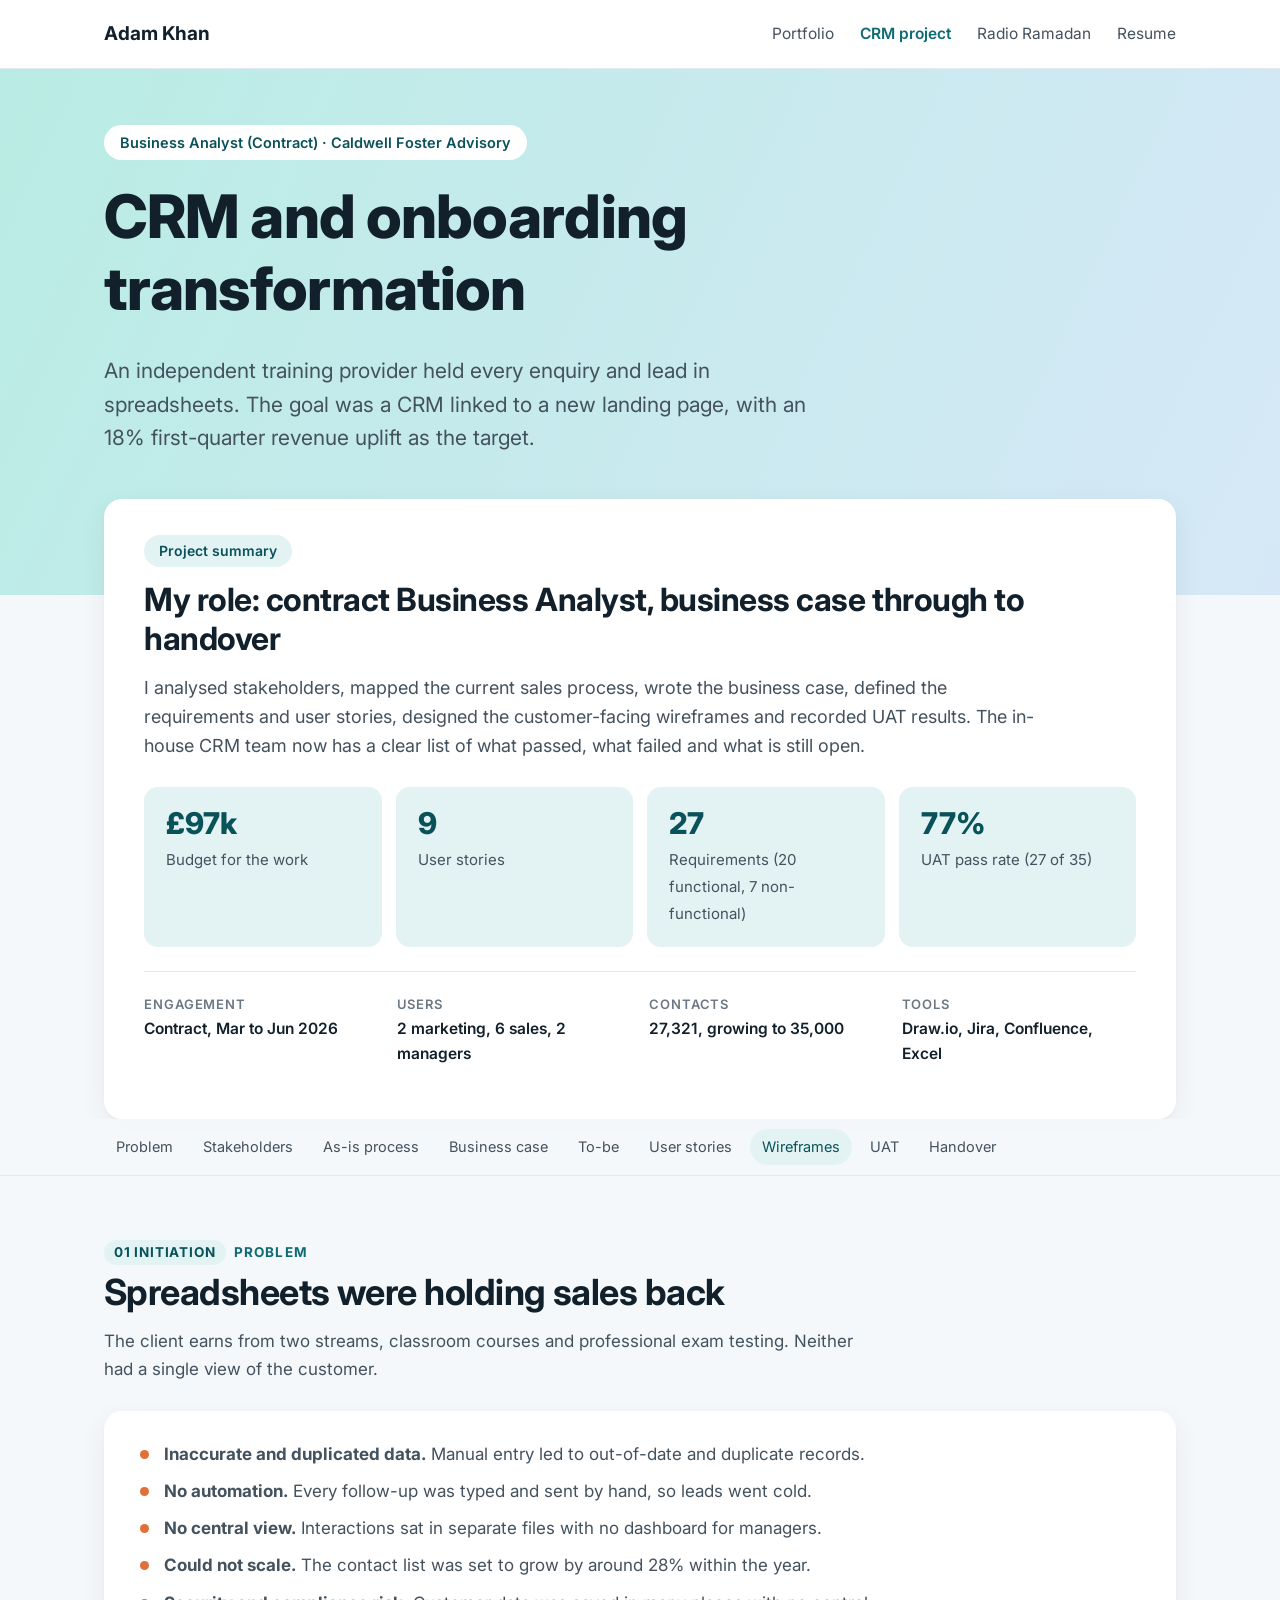
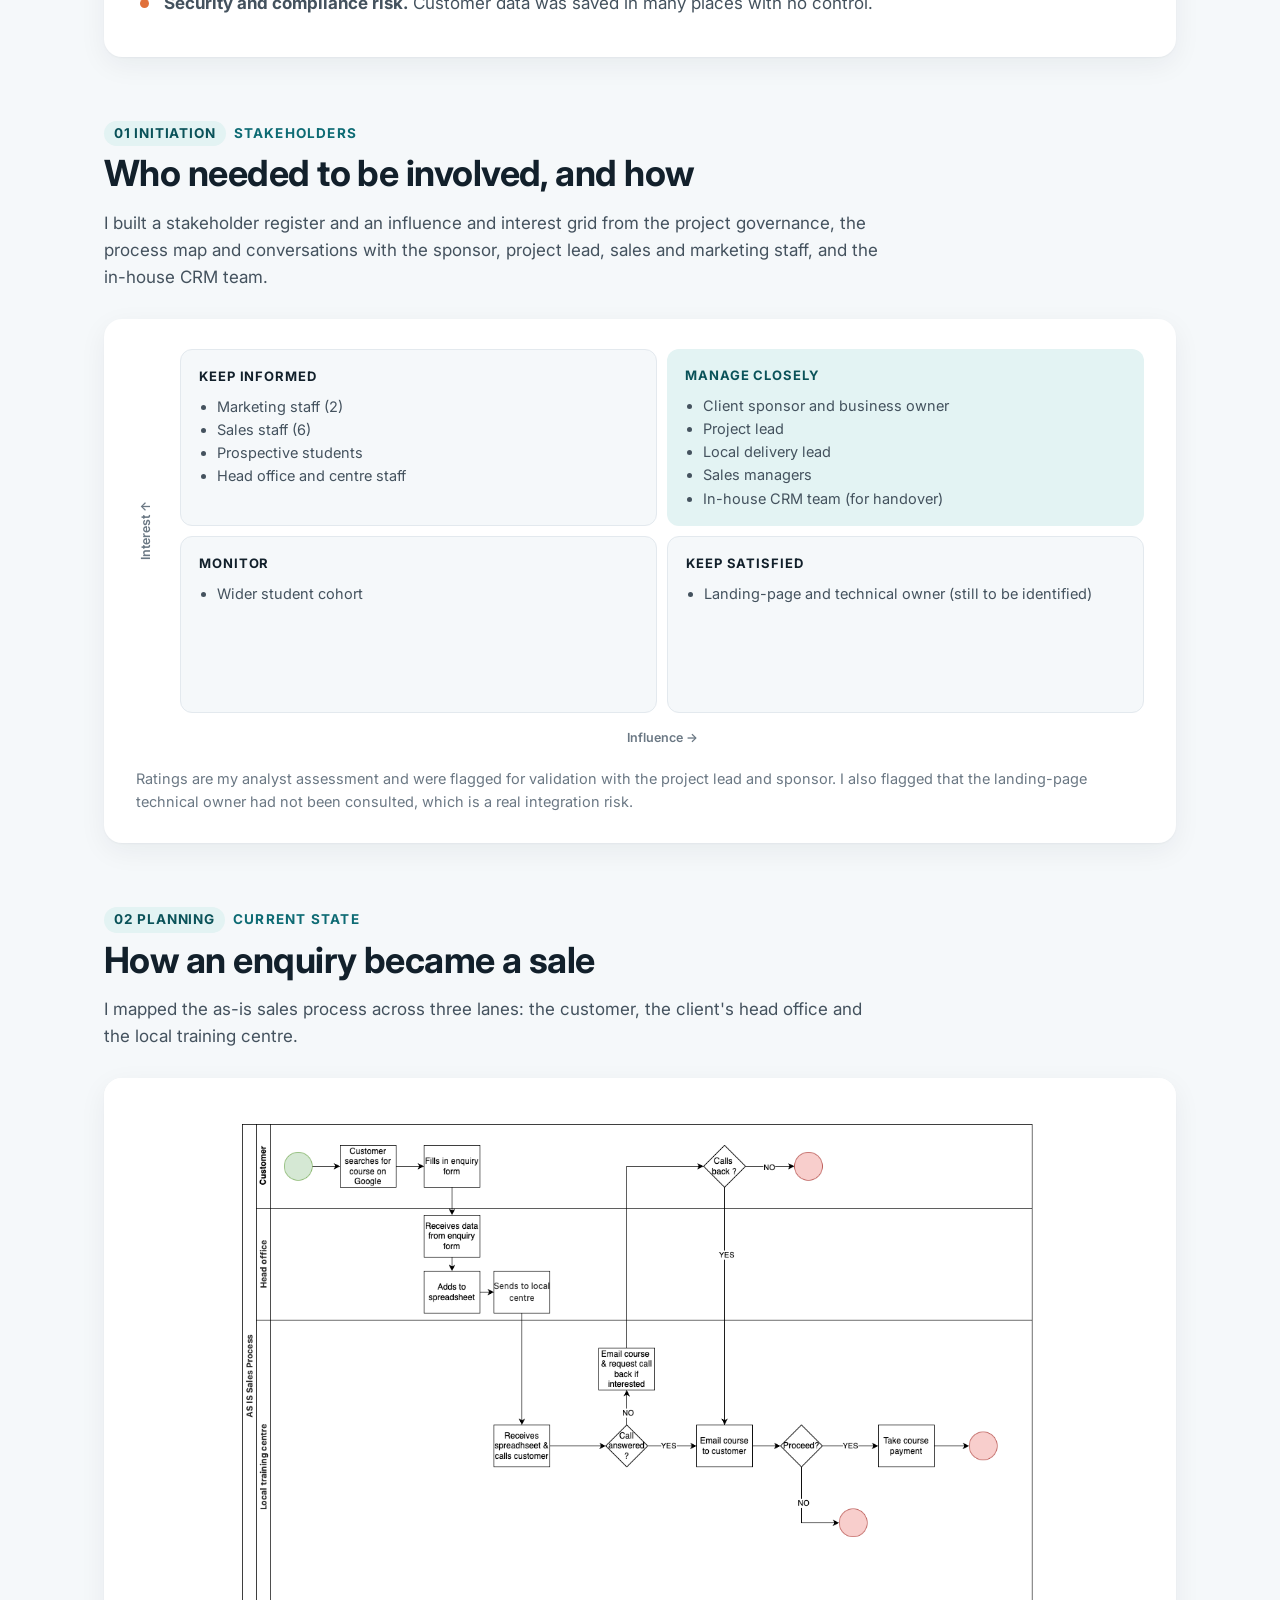
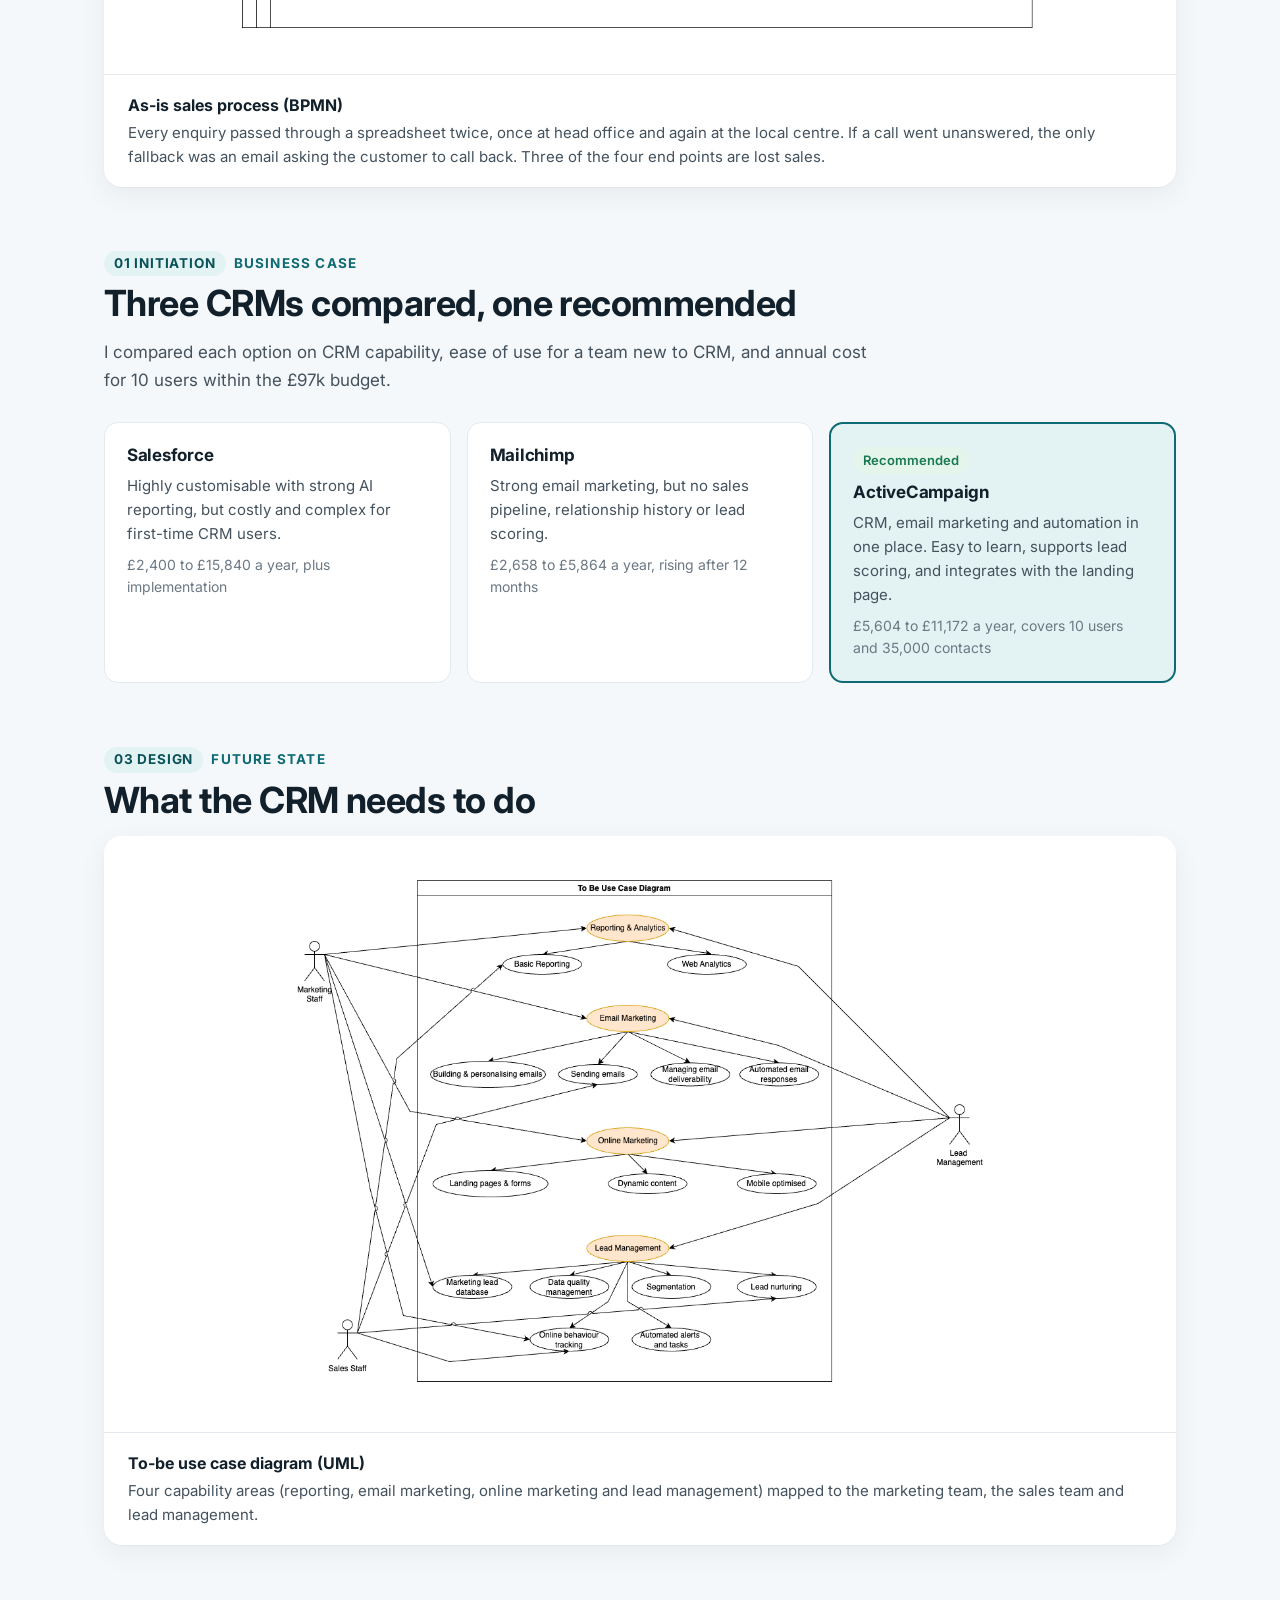
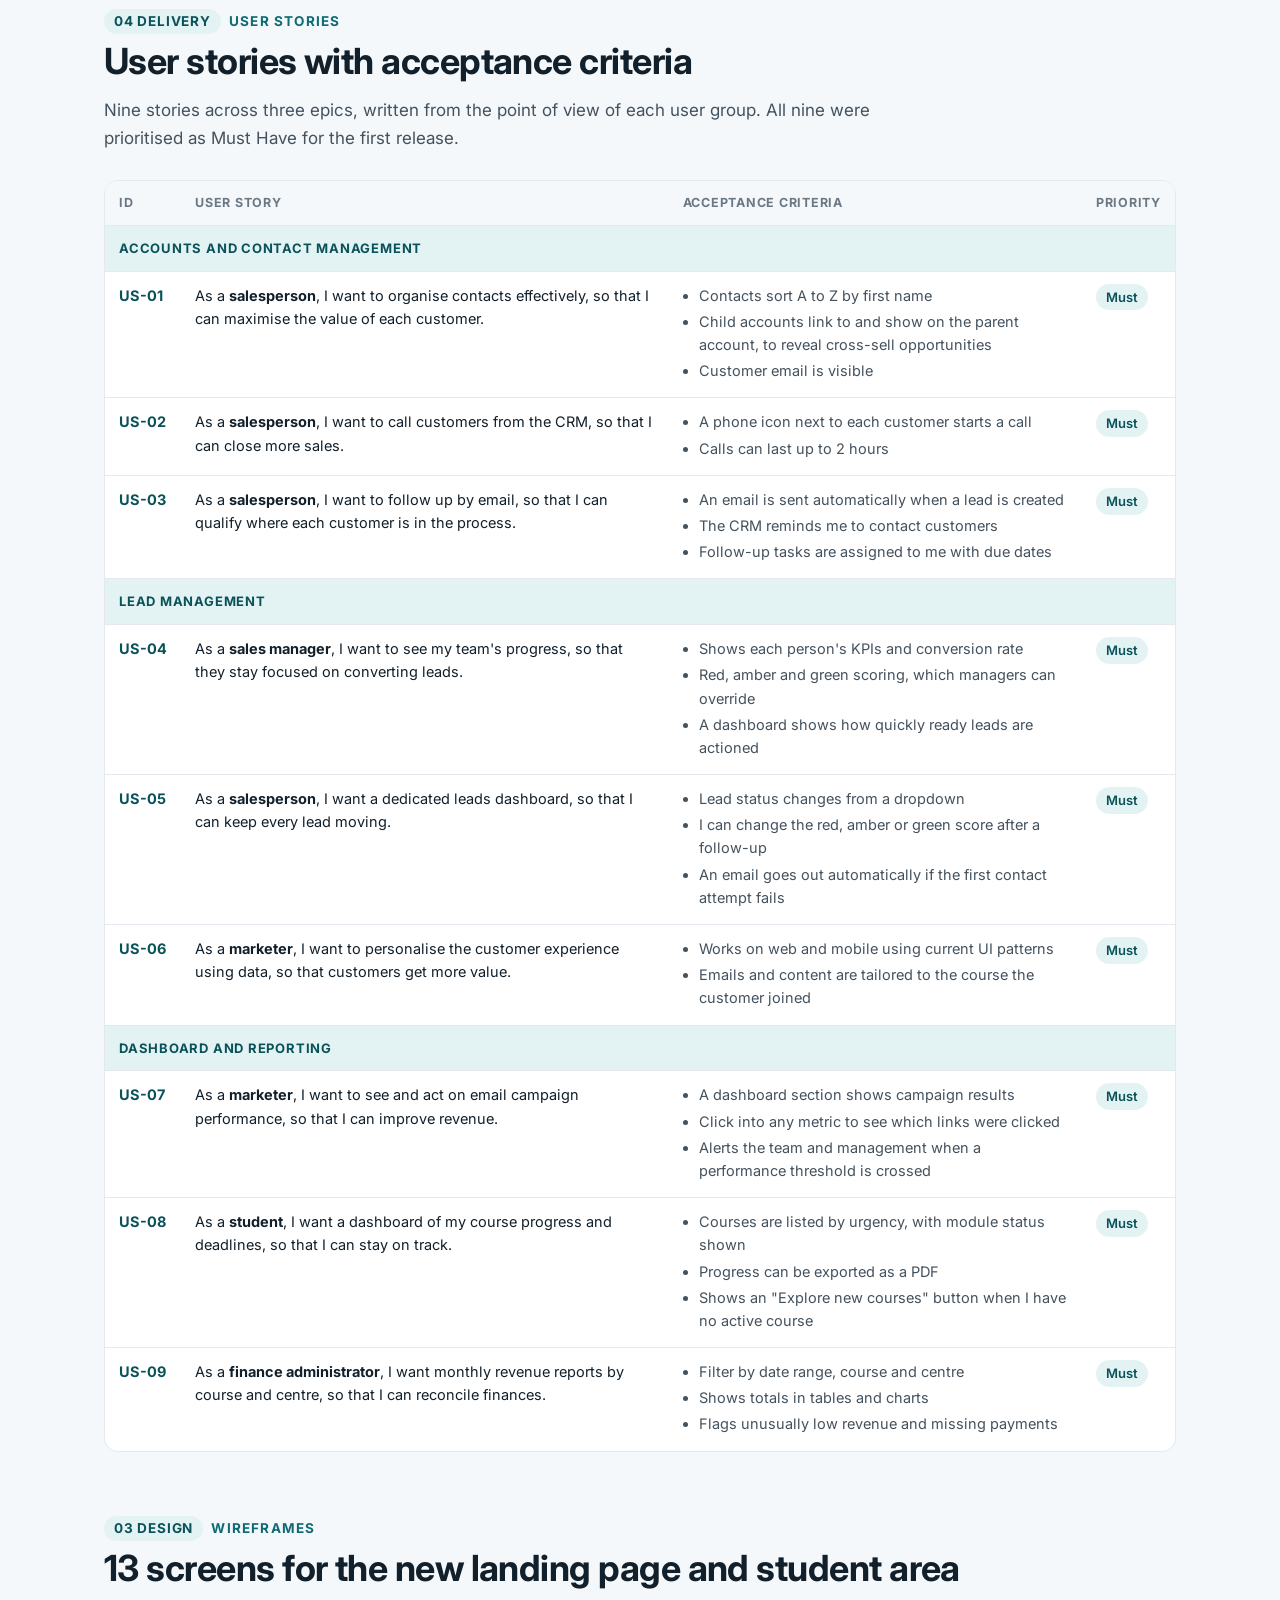
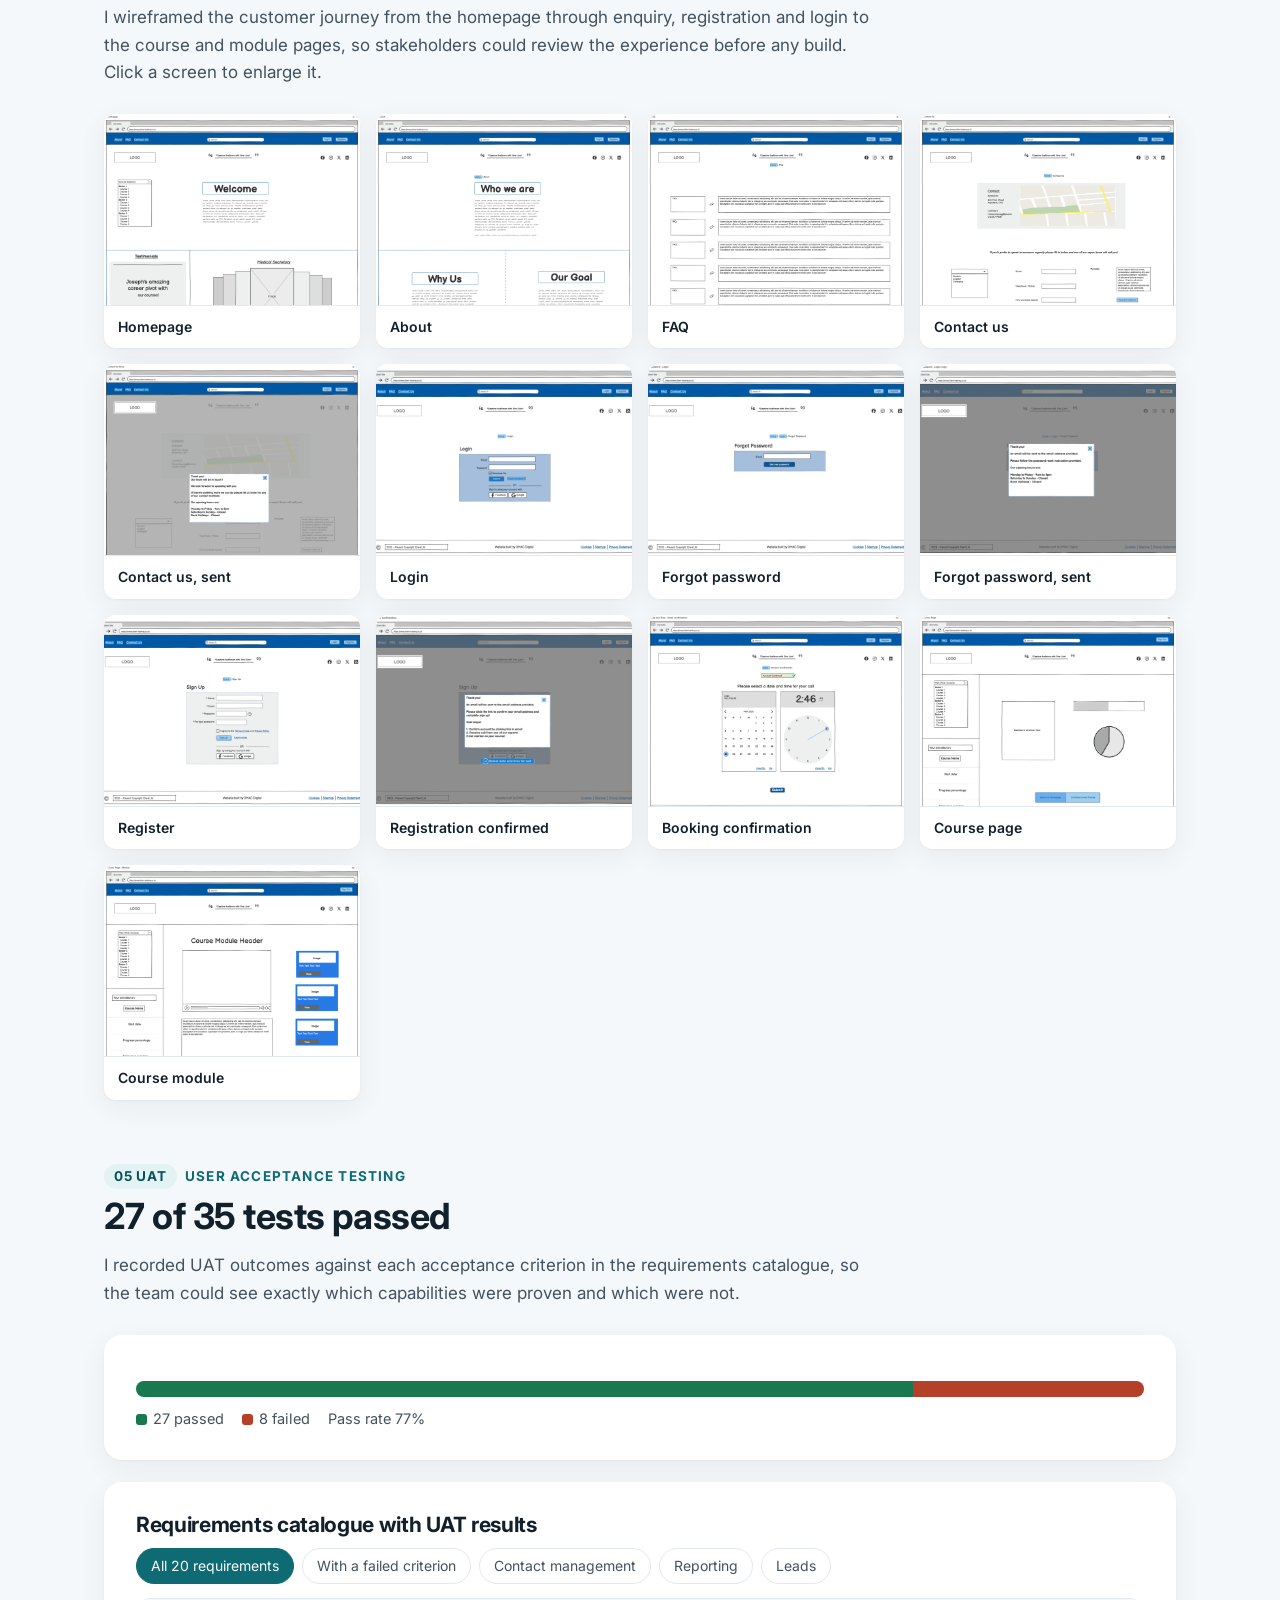
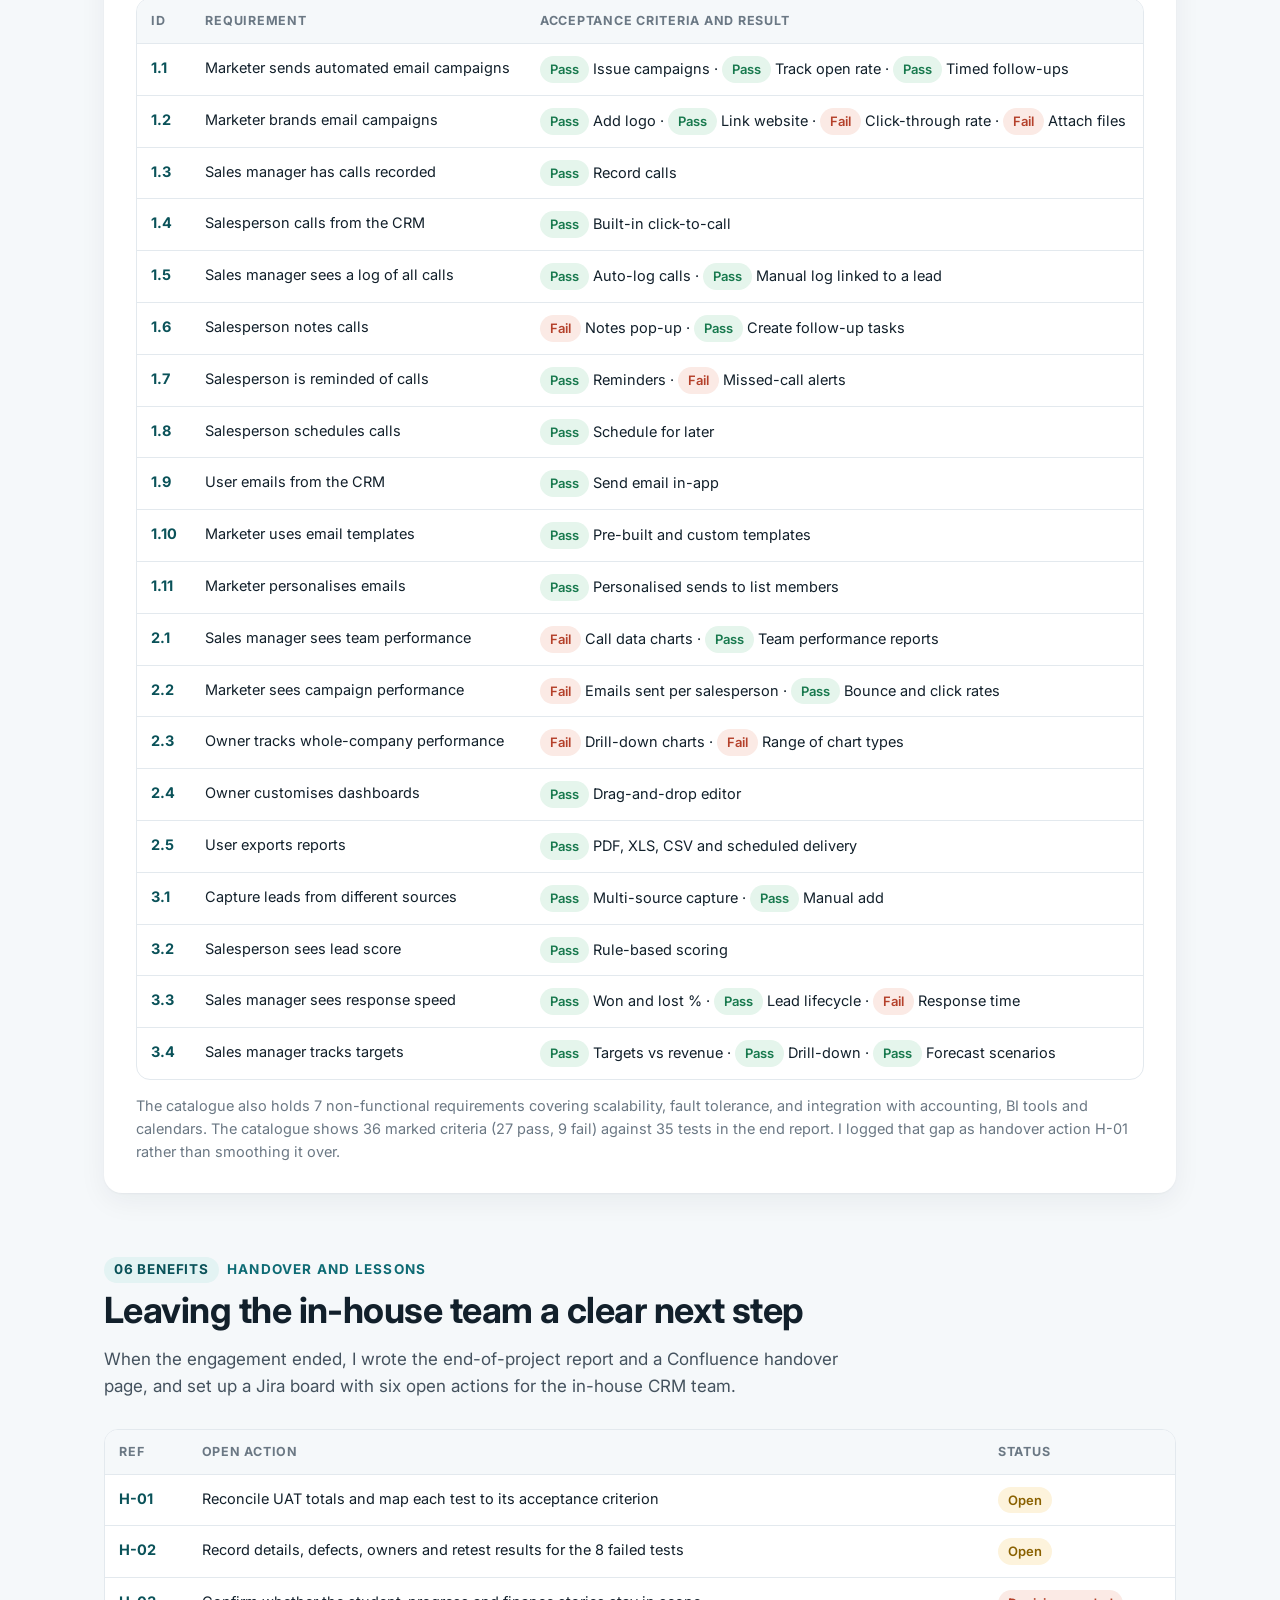
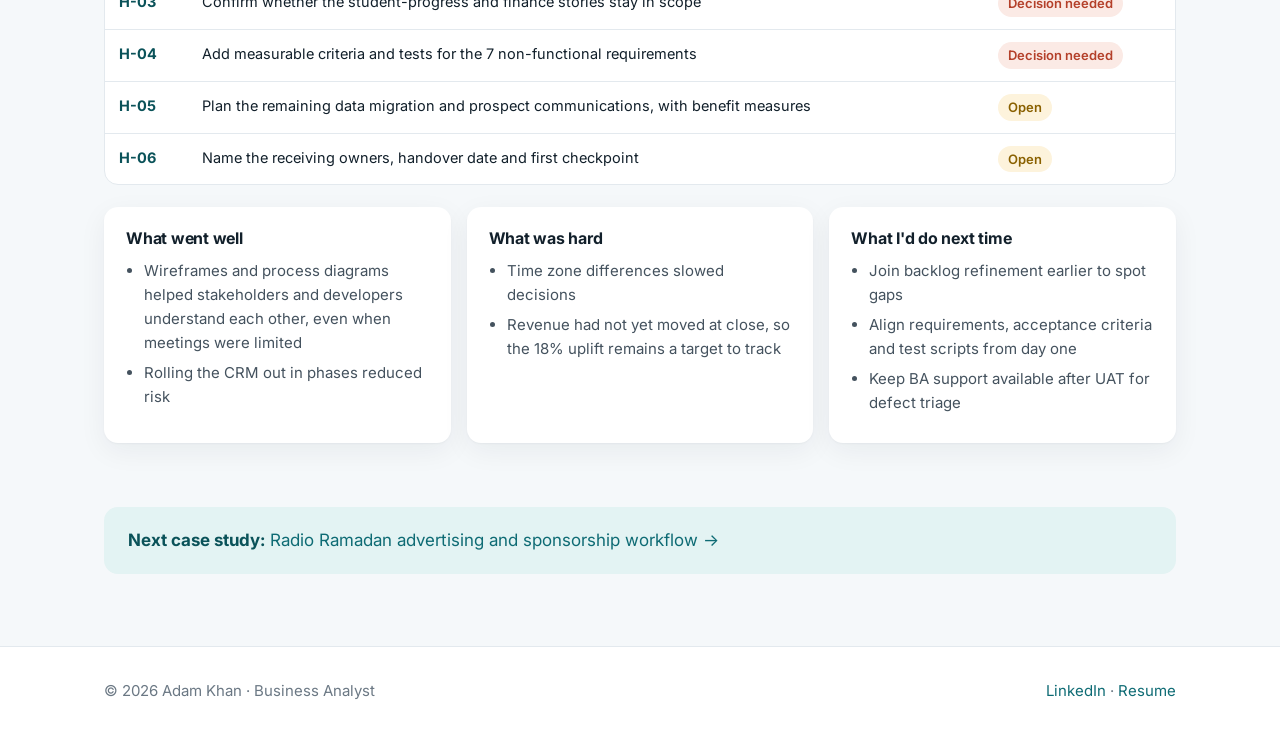
==== commit 2b927991: "Replace five steps with clickable six-phase delivery lifecycle Each phase opens a breakdown of what " ====
--- a/caldwell.html
+++ b/caldwell.html
@@ -71,7 +71,7 @@
 <main class="wrap">
 
   <section id="problem">
-    <p class="eyebrow">1 · Problem</p>
+    <p class="eyebrow"><a class="phase-tag" href="index.html#lc-initiation">01 Initiation</a>Problem</p>
     <h2 class="section-title">Spreadsheets were holding sales back</h2>
     <p class="section-lede">The client earns from two streams, classroom courses and professional exam testing. Neither had a single view of the customer.</p>
     <div class="panel">
@@ -86,7 +86,7 @@
   </section>
 
   <section id="stakeholders">
-    <p class="eyebrow">2 · Stakeholders</p>
+    <p class="eyebrow"><a class="phase-tag" href="index.html#lc-initiation">01 Initiation</a>Stakeholders</p>
     <h2 class="section-title">Who needed to be involved, and how</h2>
     <p class="section-lede">I built a stakeholder register and an influence and interest grid from the project governance, the process map and conversations with the sponsor, project lead, sales and marketing staff, and the in-house CRM team.</p>
     <div class="panel">
@@ -103,7 +103,7 @@
   </section>
 
   <section id="as-is">
-    <p class="eyebrow">3 · Current state</p>
+    <p class="eyebrow"><a class="phase-tag" href="index.html#lc-planning">02 Planning</a>Current state</p>
     <h2 class="section-title">How an enquiry became a sale</h2>
     <p class="section-lede">I mapped the as-is sales process across three lanes: the customer, the client's head office and the local training centre.</p>
     <figure class="figure">
@@ -113,7 +113,7 @@
   </section>
 
   <section id="business-case">
-    <p class="eyebrow">4 · Business case</p>
+    <p class="eyebrow"><a class="phase-tag" href="index.html#lc-initiation">01 Initiation</a>Business case</p>
     <h2 class="section-title">Three CRMs compared, one recommended</h2>
     <p class="section-lede">I compared each option on CRM capability, ease of use for a team new to CRM, and annual cost for 10 users within the £97k budget.</p>
     <div class="options">
@@ -137,7 +137,7 @@
   </section>
 
   <section id="to-be">
-    <p class="eyebrow">5 · Future state</p>
+    <p class="eyebrow"><a class="phase-tag" href="index.html#lc-design">03 Design</a>Future state</p>
     <h2 class="section-title">What the CRM needs to do</h2>
     <figure class="figure">
       <div class="img-wrap" data-zoom><img src="assets/caldwell/to-be-use-case.png" alt="To-be UML use case diagram for the CRM" loading="lazy"></div>
@@ -146,7 +146,7 @@
   </section>
 
   <section id="requirements">
-    <p class="eyebrow">6 · Requirements</p>
+    <p class="eyebrow"><a class="phase-tag" href="index.html#lc-delivery">04 Delivery</a>User stories</p>
     <h2 class="section-title">User stories with acceptance criteria</h2>
     <p class="section-lede">Nine stories across three epics, written from the point of view of each user group. All nine were prioritised as Must Have for the first release.</p>
     <div class="table-scroll">
@@ -171,7 +171,7 @@
   </section>
 
   <section id="wireframes">
-    <p class="eyebrow">7 · Wireframes</p>
+    <p class="eyebrow"><a class="phase-tag" href="index.html#lc-design">03 Design</a>Wireframes</p>
     <h2 class="section-title">13 screens for the new landing page and student area</h2>
     <p class="section-lede">I wireframed the customer journey from the homepage through enquiry, registration and login to the course and module pages, so stakeholders could review the experience before any build. Click a screen to enlarge it.</p>
     <div class="gallery">
@@ -192,7 +192,7 @@
   </section>
 
   <section id="uat">
-    <p class="eyebrow">8 · User acceptance testing</p>
+    <p class="eyebrow"><a class="phase-tag" href="index.html#lc-uat">05 UAT</a>User acceptance testing</p>
     <h2 class="section-title">27 of 35 tests passed</h2>
     <p class="section-lede">I recorded UAT outcomes against each acceptance criterion in the requirements catalogue, so the team could see exactly which capabilities were proven and which were not.</p>
     <div class="panel">
@@ -243,7 +243,7 @@
   </section>
 
   <section id="handover">
-    <p class="eyebrow">9 · Handover and lessons</p>
+    <p class="eyebrow"><a class="phase-tag" href="index.html#lc-benefits">06 Benefits</a>Handover and lessons</p>
     <h2 class="section-title">Leaving the in-house team a clear next step</h2>
     <p class="section-lede">When the engagement ended, I wrote the end-of-project report and a Confluence handover page, and set up a Jira board with six open actions for the in-house CRM team.</p>
     <div class="table-scroll">
--- a/styles.css
+++ b/styles.css
@@ -120,11 +120,37 @@
 .chip.muted { background: var(--bg); color: var(--ink-3); border: 1px solid var(--line); }
 
 /* Lifecycle */
-.steps { display: grid; grid-template-columns: repeat(5, 1fr); gap: 14px; counter-reset: s; }
-.step { background: var(--surface); border-radius: 14px; padding: 22px; box-shadow: var(--shadow); position: relative; }
-.step::before { counter-increment: s; content: counter(s); display: inline-grid; place-items: center; width: 30px; height: 30px; border-radius: 50%; background: var(--brand); color: #fff; font-weight: 700; font-size: 14px; margin-bottom: 12px; }
-.step h4 { font-size: 17px; margin-bottom: 6px; }
-.step p { font-size: 14.5px; color: var(--ink-2); margin: 0; }
+.lc-tabs { display: grid; grid-template-columns: repeat(6, 1fr); gap: 22px 26px; }
+.lc-card { font: inherit; color: var(--ink); background: var(--surface); border: 1.5px solid color-mix(in srgb, var(--brand) 22%, var(--line)); border-radius: 16px; padding: 22px 14px 20px; cursor: pointer; position: relative; display: flex; flex-direction: column; align-items: center; text-align: center; gap: 6px; box-shadow: var(--shadow); transition: background .15s, border-color .15s, transform .15s; }
+.lc-card:hover { border-color: var(--brand); transform: translateY(-2px); }
+.lc-card:focus-visible { outline: 3px solid var(--accent); outline-offset: 2px; }
+.lc-card .lc-num { color: var(--brand); font-weight: 700; font-size: 22px; line-height: 1; }
+.lc-card .lc-name { font-weight: 700; font-size: 19px; letter-spacing: -0.01em; }
+.lc-card .lc-q { color: var(--ink-2); font-size: 14.5px; line-height: 1.4; }
+.lc-card[aria-selected="true"] { background: var(--brand); border-color: var(--brand); }
+.lc-card[aria-selected="true"] .lc-num, .lc-card[aria-selected="true"] .lc-name, .lc-card[aria-selected="true"] .lc-q { color: #fff; }
+.lc-card:nth-child(-n+5)::after { content: "→"; position: absolute; right: -21px; top: 50%; transform: translateY(-50%); color: var(--brand); font-weight: 800; font-size: 18px; pointer-events: none; }
+.lc-trace { grid-column: 1 / -1; flex-direction: row; justify-content: center; gap: 14px; border-radius: 999px; padding: 13px 20px; background: var(--brand-soft); }
+.lc-trace .lc-name { font-size: 16.5px; color: var(--brand-ink); }
+.lc-trace .lc-q { font-size: 14.5px; }
+.lc-panel { grid-column: 1 / -1; background: var(--surface); border-radius: var(--radius); box-shadow: var(--shadow); padding: 30px 34px; border-top: 4px solid var(--brand); }
+.lc-head { display: flex; align-items: baseline; gap: 12px; flex-wrap: wrap; margin-bottom: 18px; }
+.lc-head .lc-num { color: var(--brand); font-weight: 800; font-size: 20px; }
+.lc-head h3 { margin: 0; font-size: 25px; }
+.lc-head .lc-q { color: var(--ink-2); font-size: 17px; }
+.lc-body { display: grid; grid-template-columns: 1.1fr 1fr; gap: 34px; }
+.lc-body h4 { font-size: 12.5px; text-transform: uppercase; letter-spacing: .08em; color: var(--ink-3); margin: 0 0 12px; }
+.lc-body h4 + .skills { margin-top: 0; }
+.lc-body > div > h4:not(:first-child) { margin-top: 20px; }
+.lc-why { margin-top: 18px; }
+.lc-why p { margin: 6px 0 0; color: var(--ink-2); }
+.lc-ex { display: block; border: 1px solid var(--line); border-radius: 12px; padding: 14px 16px; margin-bottom: 12px; color: inherit; }
+.lc-ex:hover { border-color: var(--brand); text-decoration: none; }
+.lc-ex b { display: block; font-size: 15.5px; margin-bottom: 4px; }
+.lc-ex span { display: block; color: var(--ink-2); font-size: 15px; }
+.lc-ex em { display: block; font-style: normal; color: var(--brand); font-weight: 600; font-size: 14px; margin-top: 6px; }
+.phase-tag { display: inline-block; background: var(--brand-soft); color: var(--brand-ink); border-radius: 999px; padding: 2px 10px; margin-right: 8px; letter-spacing: .06em; }
+.phase-tag:hover { text-decoration: none; background: var(--brand); color: #fff; }
 
 /* Project pages */
 .subnav { position: sticky; top: 68px; z-index: 10; background: color-mix(in srgb, var(--bg) 92%, transparent); backdrop-filter: blur(8px); border-bottom: 1px solid var(--line); }
@@ -245,7 +271,9 @@
 /* Responsive */
 @media (max-width: 960px) {
   .grid-3, .options, .lessons { grid-template-columns: 1fr; }
-  .steps { grid-template-columns: repeat(2, 1fr); }
+  .lc-tabs { grid-template-columns: repeat(3, 1fr); }
+  .lc-card:nth-child(-n+5)::after { content: none; }
+  .lc-body { grid-template-columns: 1fr; gap: 10px; }
   .grid-2 { grid-template-columns: 1fr; }
 }
 @media (max-width: 720px) {
@@ -257,7 +285,13 @@
   .nav a { padding: 10px 0; }
   .hero { padding: 48px 0 120px; }
   .card, .panel { padding: 24px 20px; }
-  .steps { grid-template-columns: 1fr; }
+  .lc-tabs { grid-template-columns: 1fr; gap: 10px; }
+  .lc-card { flex-direction: row; flex-wrap: wrap; align-items: baseline; text-align: left; padding: 14px 16px; gap: 4px 10px; }
+  .lc-card .lc-num { font-size: 17px; }
+  .lc-card .lc-name { font-size: 17px; }
+  .lc-card .lc-q { flex-basis: 100%; }
+  .lc-trace { border-radius: 16px; justify-content: flex-start; }
+  .lc-panel { padding: 22px 18px; }
   .matrix { grid-template-columns: 24px 1fr; grid-template-rows: auto auto auto; }
   .matrix .q { grid-column: 2; }
   .matrix .ylab { grid-row: 1 / 3; }
@@ -271,7 +305,7 @@
   body { background: #fff; font-size: 12pt; }
   .hero { background: none; padding: 0 0 12pt; }
   .lift { margin-top: 0; }
-  .card, .panel, .figure, .work-card, .step, .lessons div { box-shadow: none; border: 1px solid #ddd; break-inside: avoid; }
+  .card, .panel, .figure, .work-card, .lc-panel, .lessons div { box-shadow: none; border: 1px solid #ddd; break-inside: avoid; }
   section { padding-top: 18pt; }
   a { color: inherit; }
   .figure .img-wrap img { max-height: 420px; }
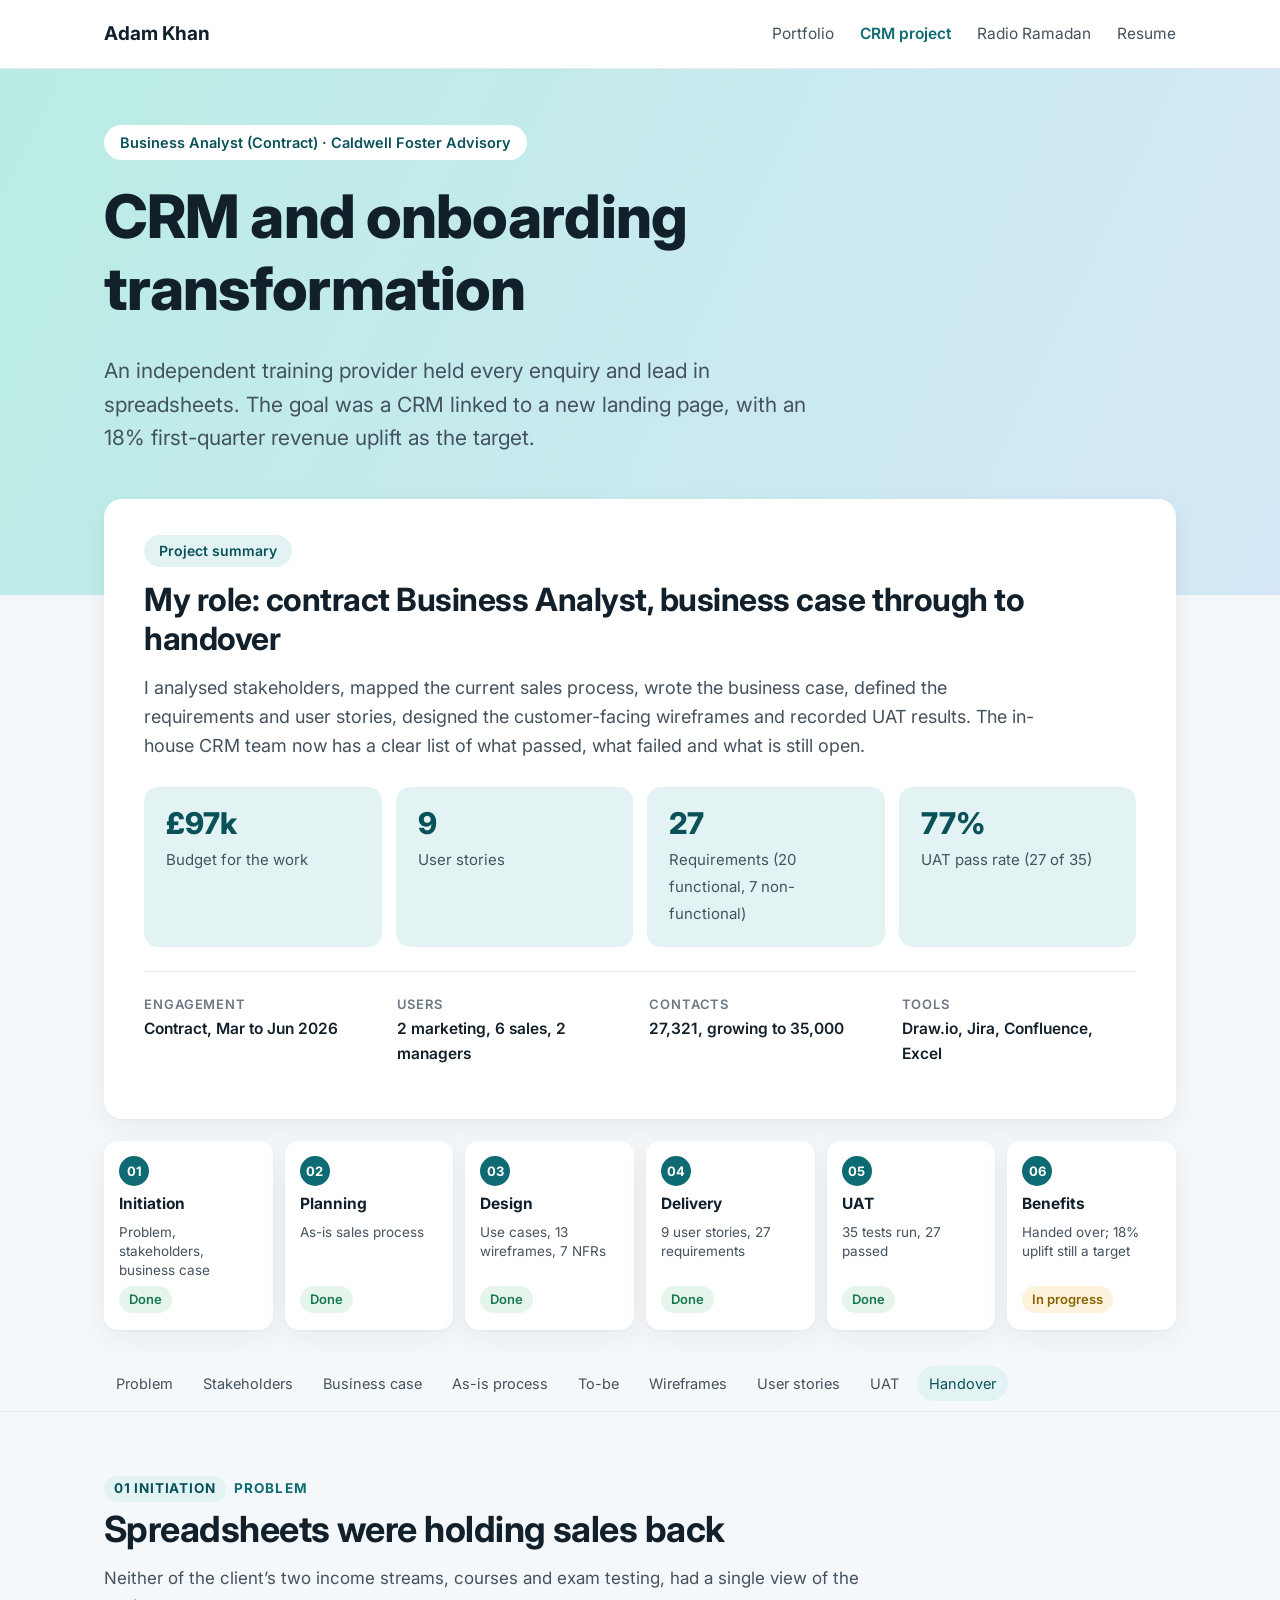
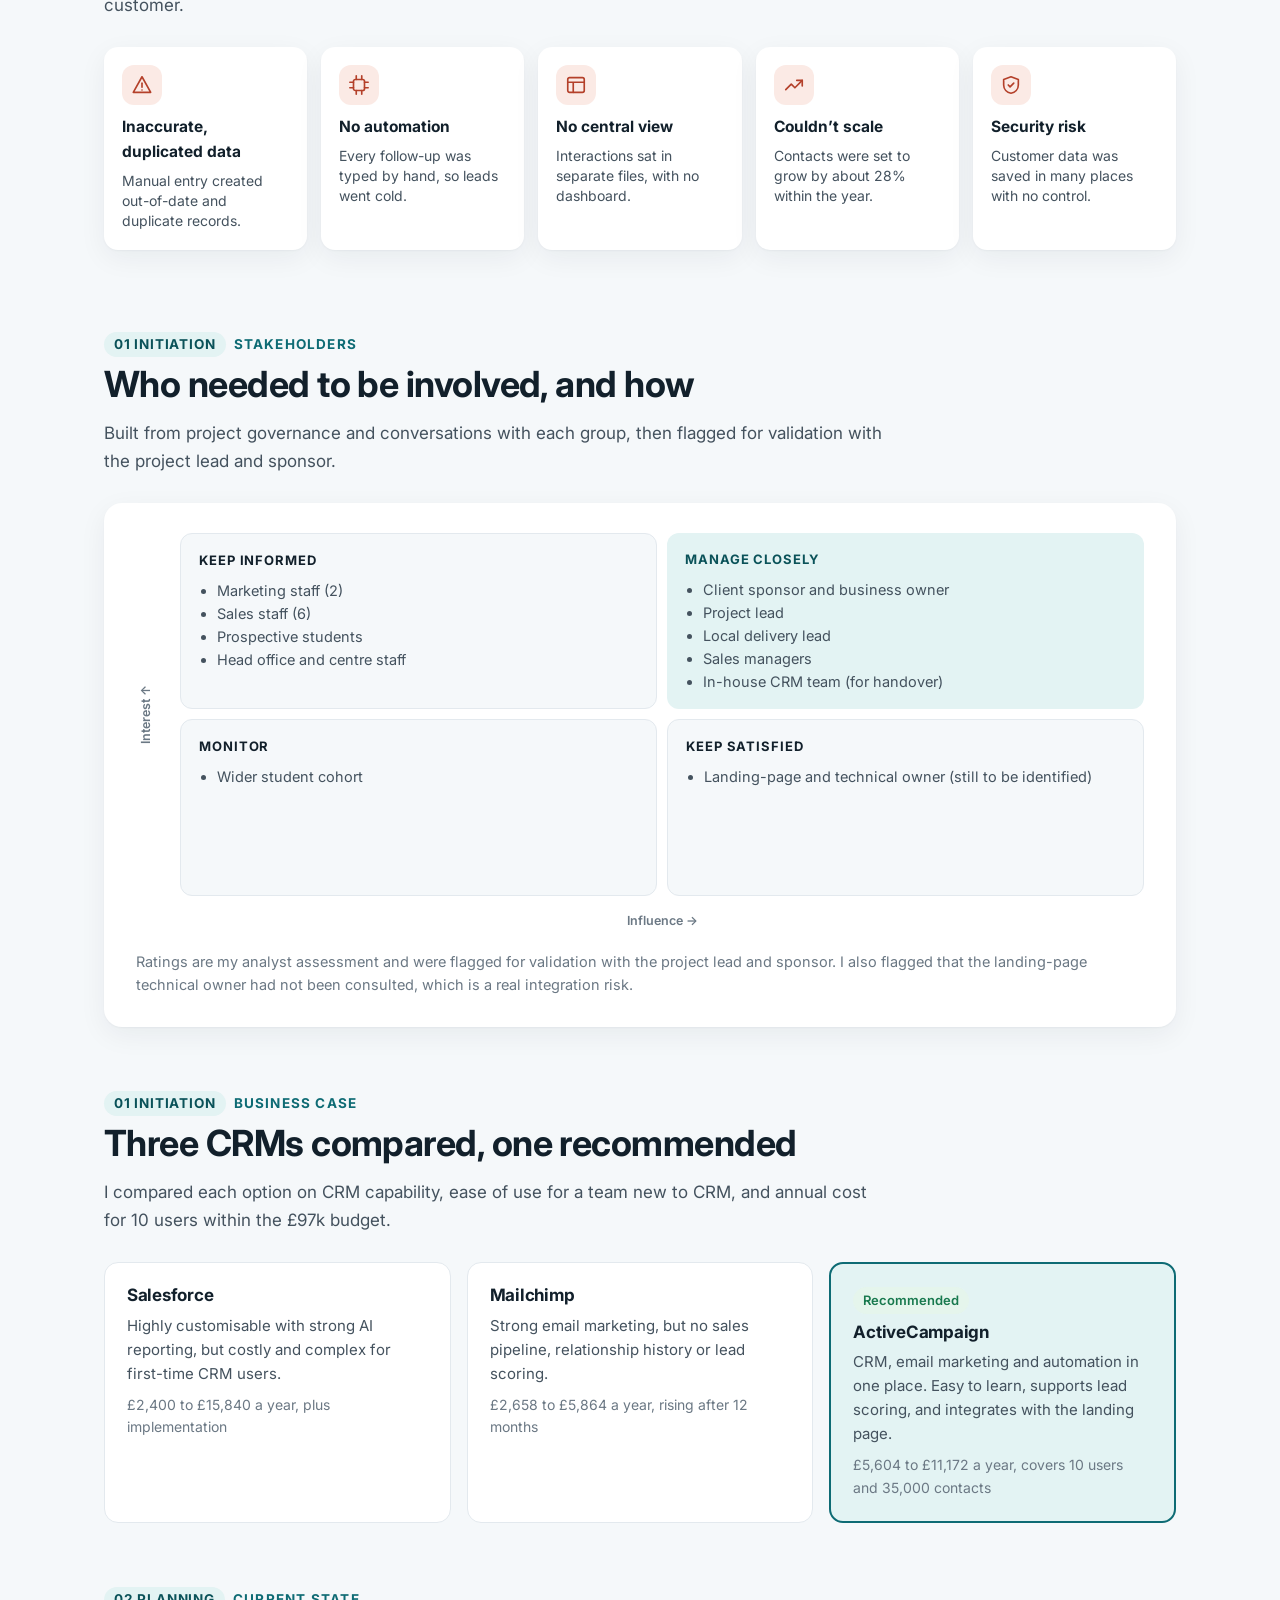
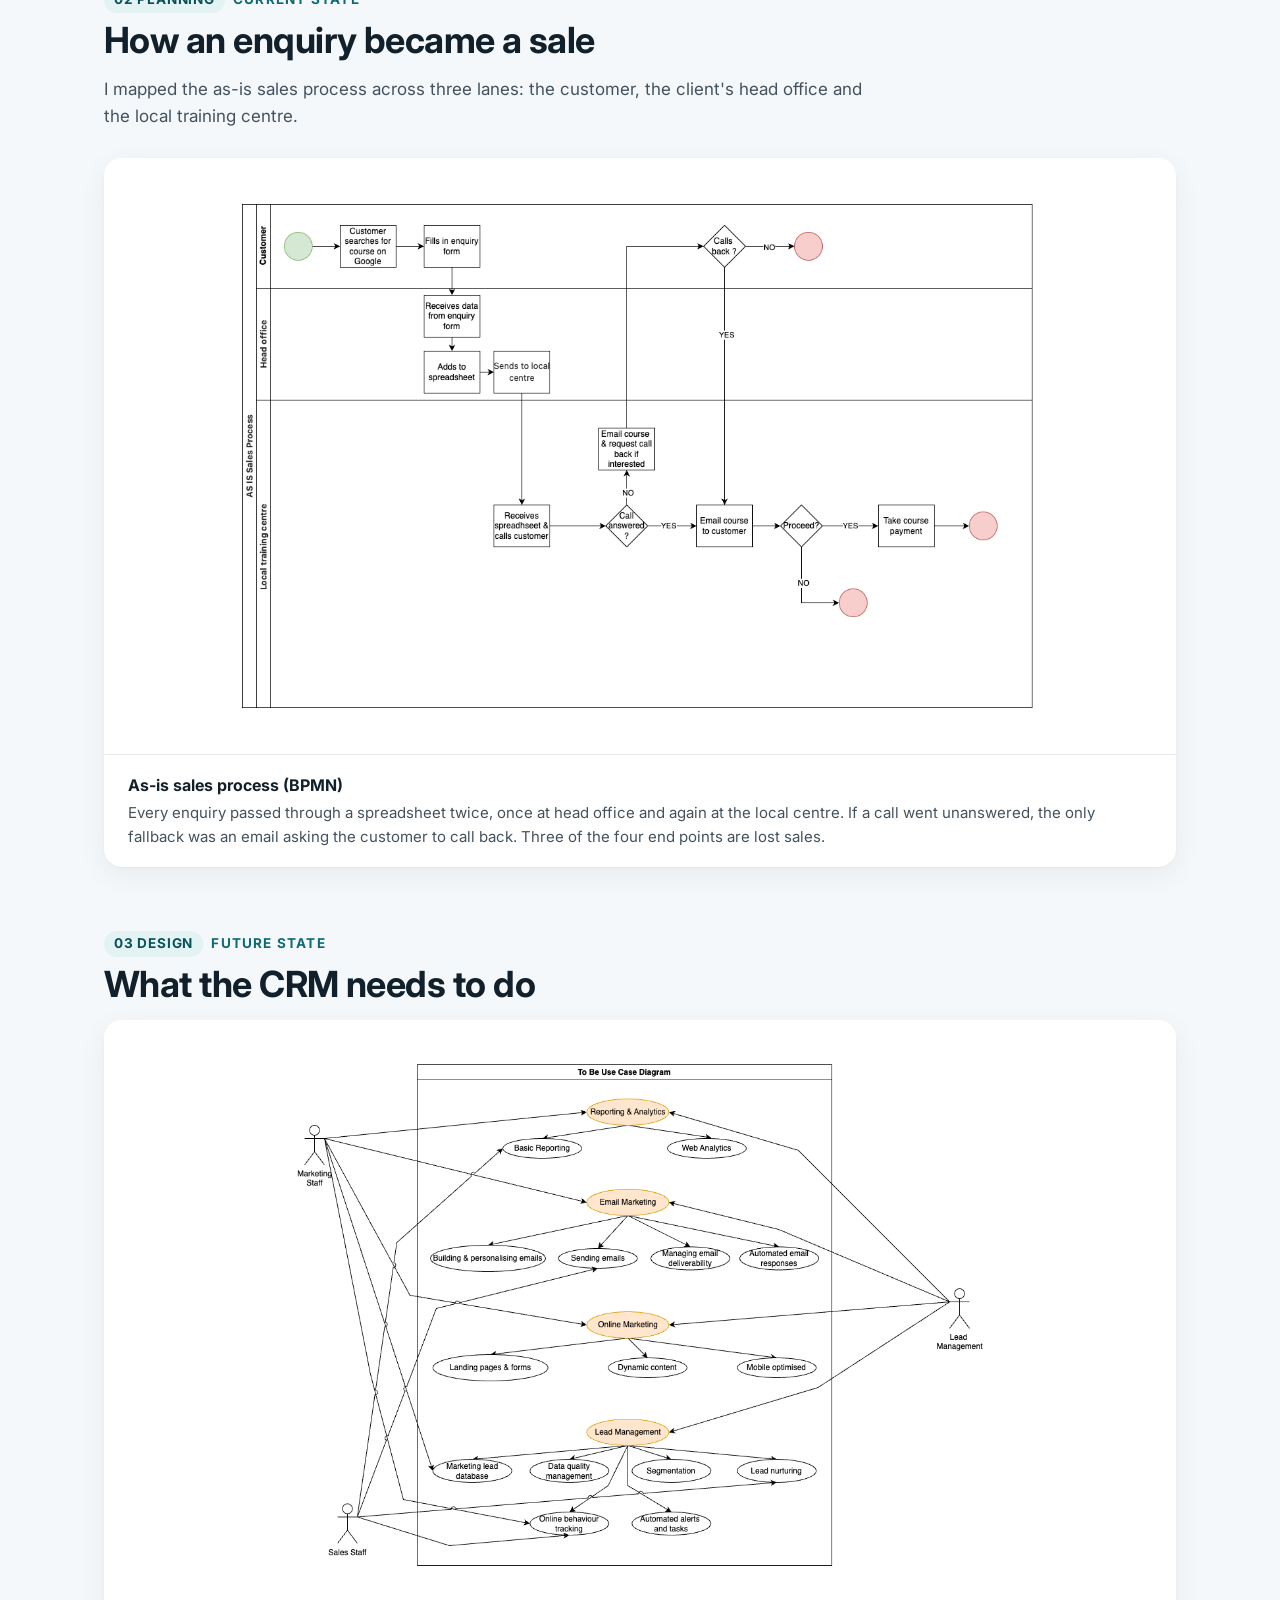
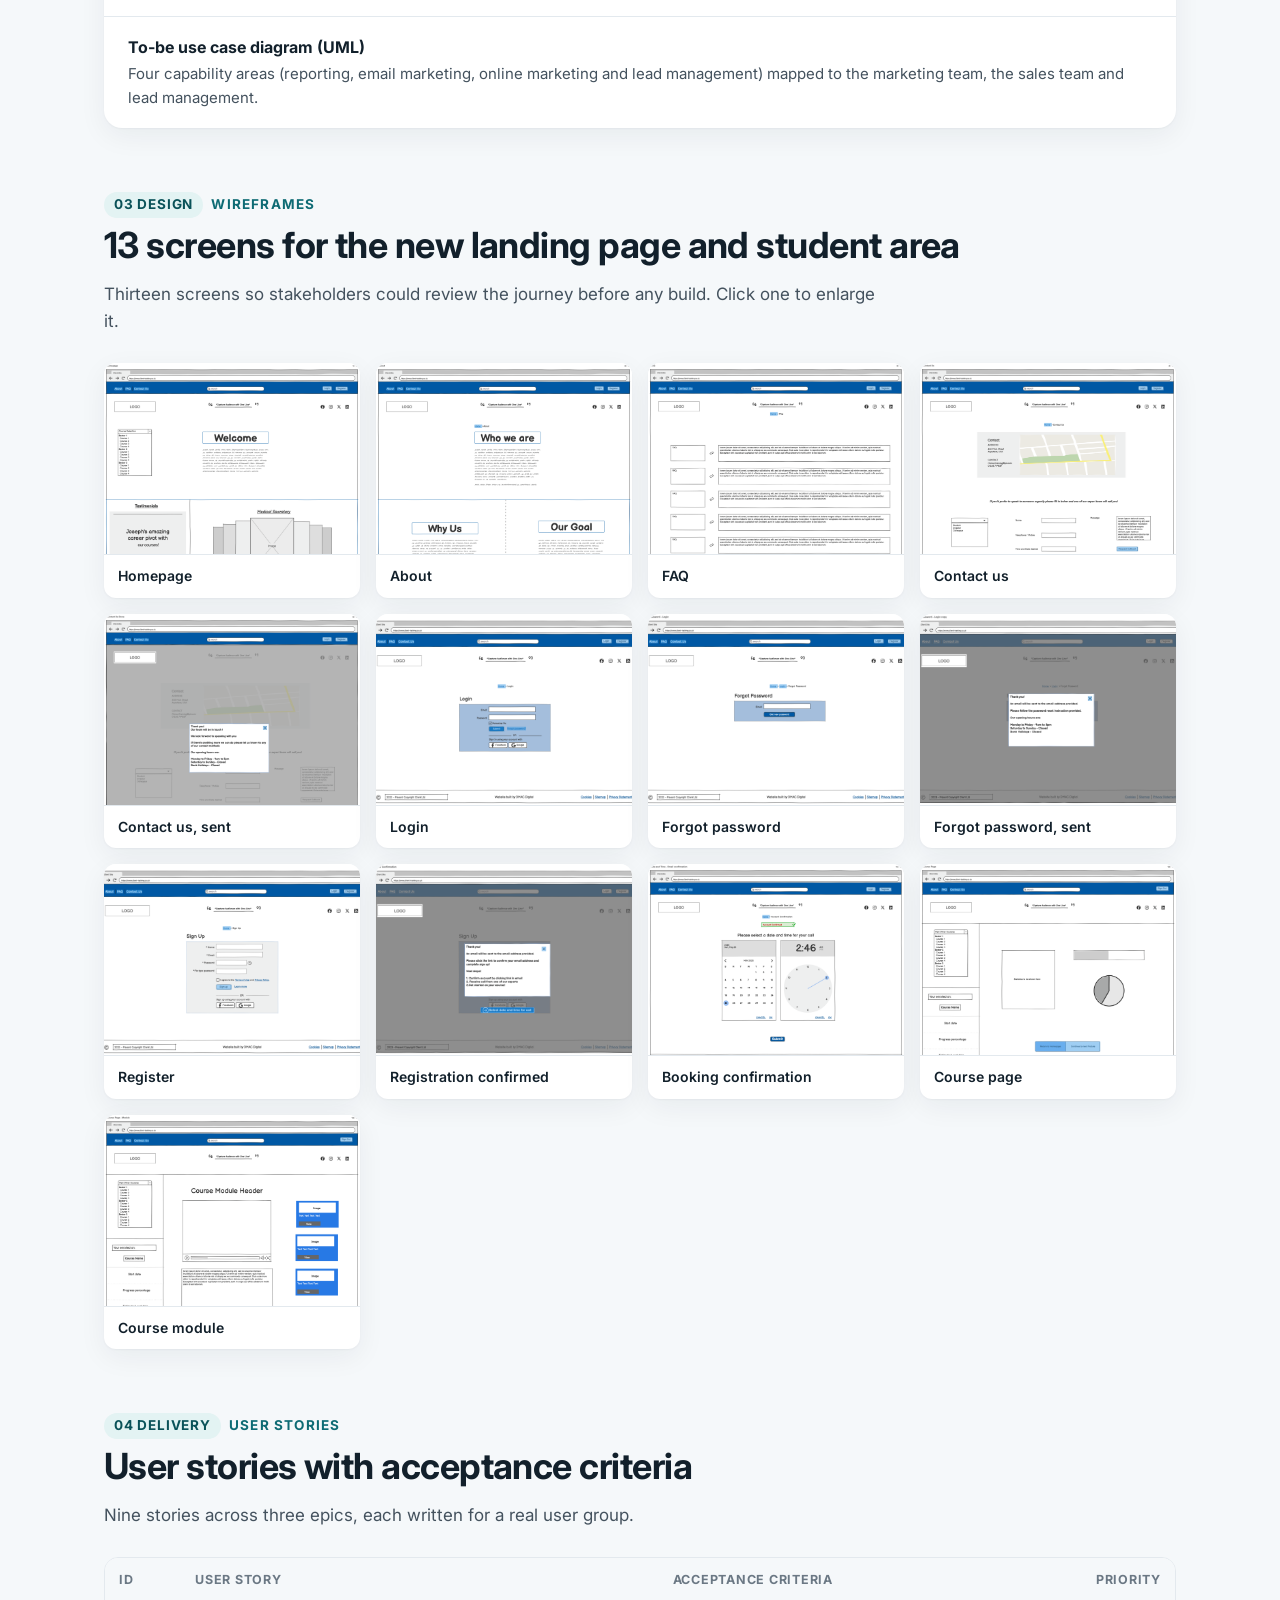
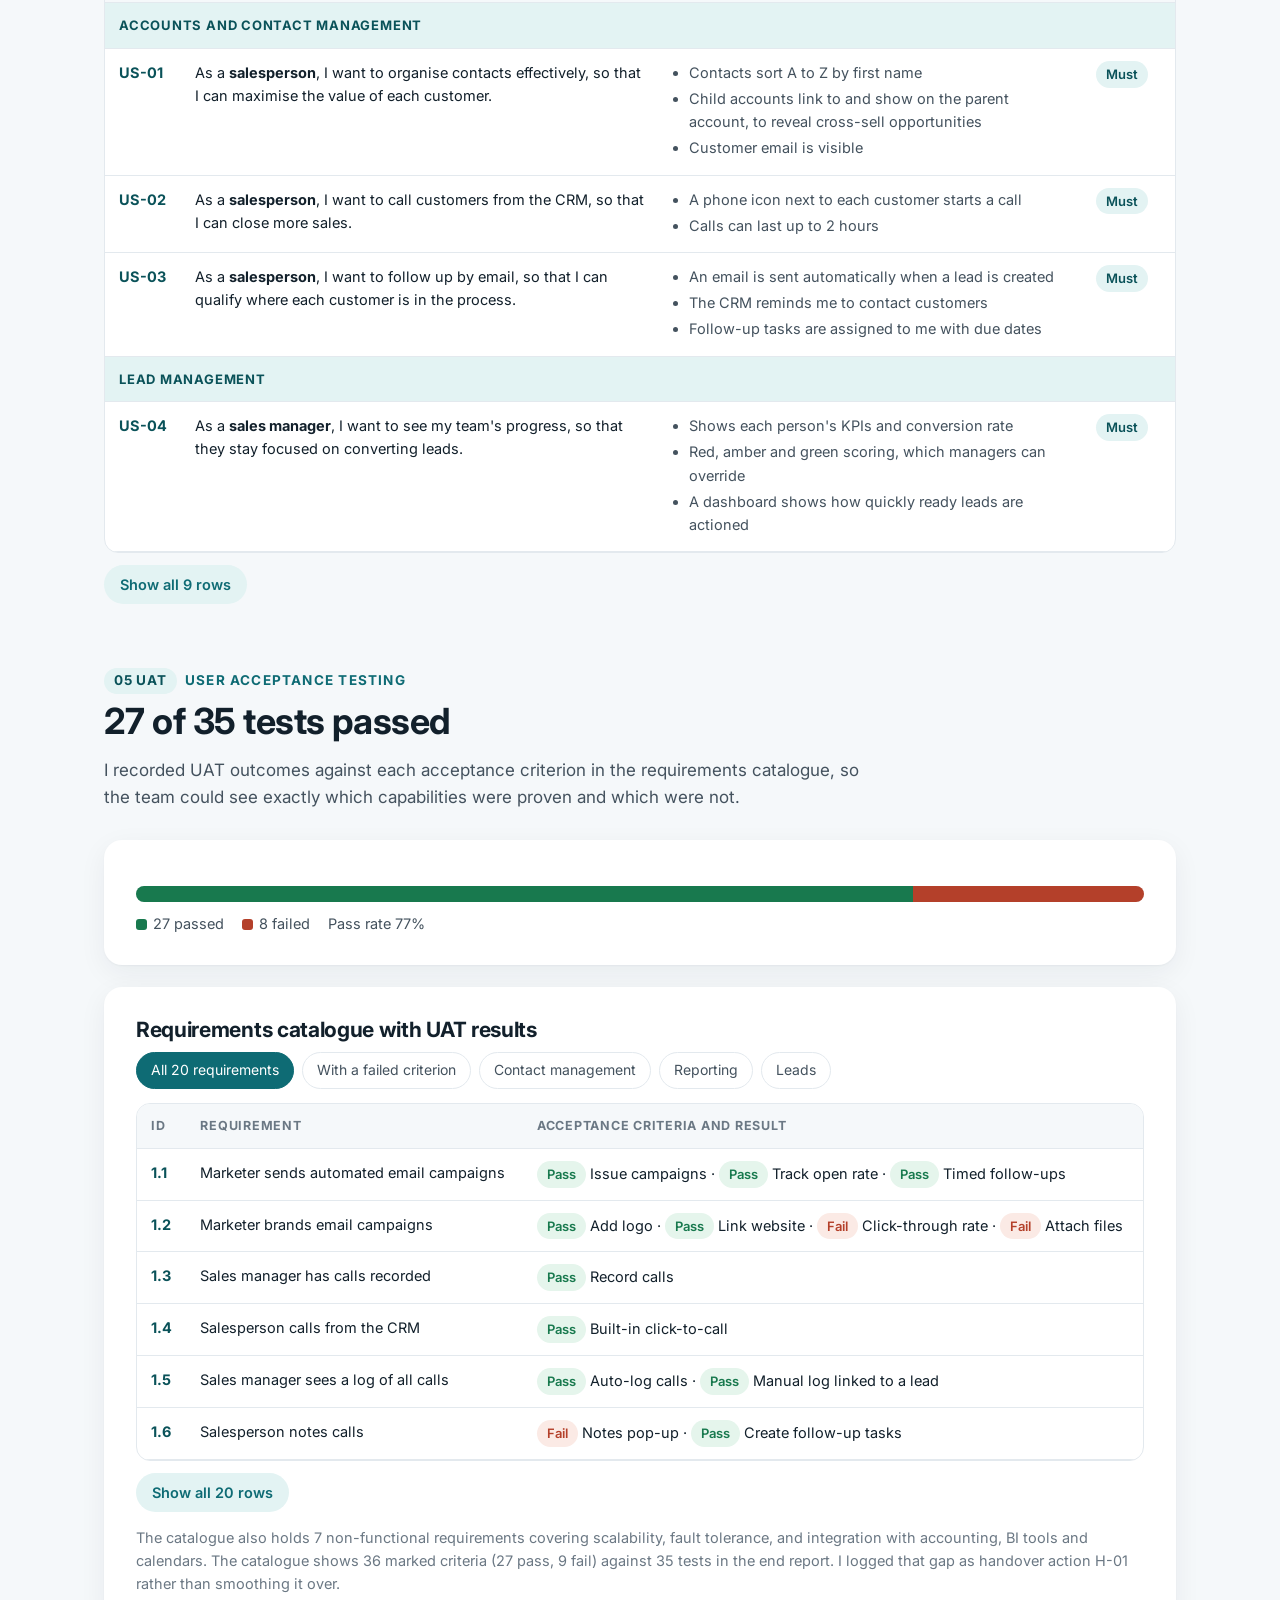
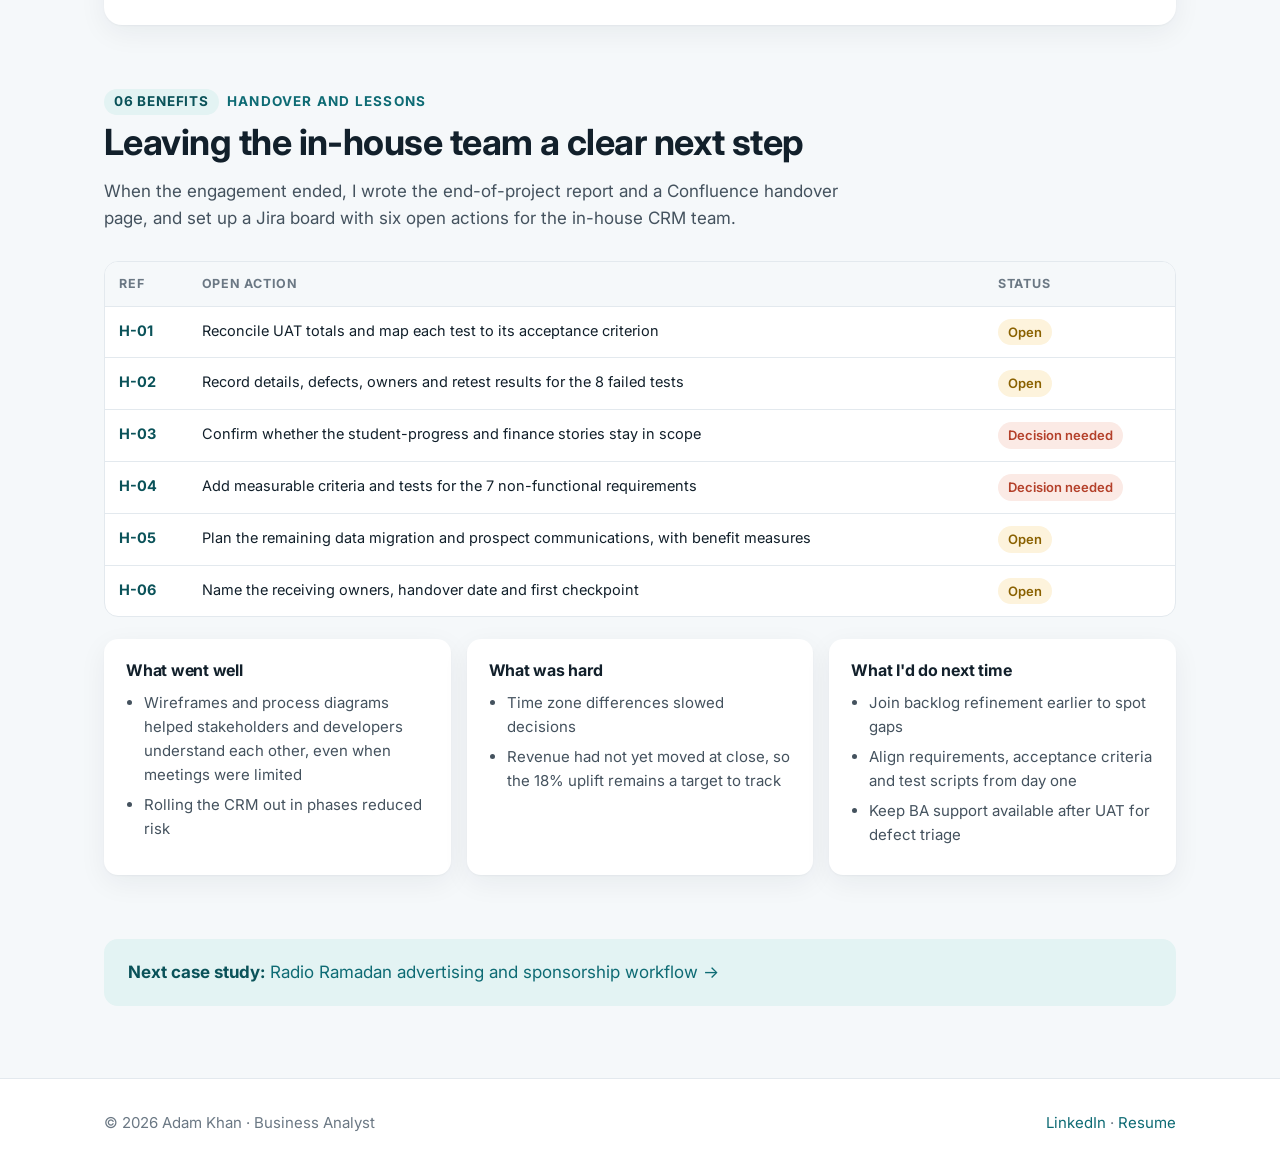
==== commit 7ac935e3: "Align case studies with the delivery lifecycle Sections now run in lifecycle order with a phase stri" ====
--- a/caldwell.html
+++ b/caldwell.html
@@ -8,7 +8,7 @@
 <link rel="preconnect" href="https://fonts.googleapis.com">
 <link rel="preconnect" href="https://fonts.gstatic.com" crossorigin>
 <link href="https://fonts.googleapis.com/css2?family=Inter:wght@400;500;600;700;800&display=swap" rel="stylesheet">
-<link rel="stylesheet" href="styles.css">
+<link rel="stylesheet" href="styles.css?v=4">
 </head>
 <body>
 
@@ -54,15 +54,26 @@
   </article>
 </div>
 
+<div class="wrap">
+  <div class="phase-strip" aria-label="Lifecycle at a glance">
+    <a class="ps-item" href="#problem"><span class="lc-badge">01</span><span class="ps-name">Initiation</span><span class="ps-what">Problem, stakeholders, business case</span><span class="chip pass">Done</span></a>
+    <a class="ps-item" href="#as-is"><span class="lc-badge">02</span><span class="ps-name">Planning</span><span class="ps-what">As-is sales process</span><span class="chip pass">Done</span></a>
+    <a class="ps-item" href="#to-be"><span class="lc-badge">03</span><span class="ps-name">Design</span><span class="ps-what">Use cases, 13 wireframes, 7 NFRs</span><span class="chip pass">Done</span></a>
+    <a class="ps-item" href="#requirements"><span class="lc-badge">04</span><span class="ps-name">Delivery</span><span class="ps-what">9 user stories, 27 requirements</span><span class="chip pass">Done</span></a>
+    <a class="ps-item" href="#uat"><span class="lc-badge">05</span><span class="ps-name">UAT</span><span class="ps-what">35 tests run, 27 passed</span><span class="chip pass">Done</span></a>
+    <a class="ps-item" href="#handover"><span class="lc-badge">06</span><span class="ps-name">Benefits</span><span class="ps-what">Handed over; 18% uplift still a target</span><span class="chip pending">In progress</span></a>
+  </div>
+</div>
+
 <nav class="subnav" aria-label="Sections">
   <div class="wrap">
     <a href="#problem">Problem</a>
     <a href="#stakeholders">Stakeholders</a>
+    <a href="#business-case">Business case</a>
     <a href="#as-is">As-is process</a>
-    <a href="#business-case">Business case</a>
     <a href="#to-be">To-be</a>
+    <a href="#wireframes">Wireframes</a>
     <a href="#requirements">User stories</a>
-    <a href="#wireframes">Wireframes</a>
     <a href="#uat">UAT</a>
     <a href="#handover">Handover</a>
   </div>
@@ -73,22 +84,20 @@
   <section id="problem">
     <p class="eyebrow"><a class="phase-tag" href="index.html#lc-initiation">01 Initiation</a>Problem</p>
     <h2 class="section-title">Spreadsheets were holding sales back</h2>
-    <p class="section-lede">The client earns from two streams, classroom courses and professional exam testing. Neither had a single view of the customer.</p>
-    <div class="panel">
-      <ul class="ticks pains">
-        <li><b>Inaccurate and duplicated data.</b> Manual entry led to out-of-date and duplicate records.</li>
-        <li><b>No automation.</b> Every follow-up was typed and sent by hand, so leads went cold.</li>
-        <li><b>No central view.</b> Interactions sat in separate files with no dashboard for managers.</li>
-        <li><b>Could not scale.</b> The contact list was set to grow by around 28% within the year.</li>
-        <li><b>Security and compliance risk.</b> Customer data was saved in many places with no control.</li>
-      </ul>
+    <p class="section-lede">Neither of the client’s two income streams, courses and exam testing, had a single view of the customer.</p>
+    <div class="tiles">
+      <div class="tile"><span class="tile-ic"><svg class="ic" viewBox="0 0 24 24" fill="none" stroke="currentColor" stroke-width="1.8" stroke-linecap="round" stroke-linejoin="round" aria-hidden="true"><path d="M12 3 2.5 20h19z"/><path d="M12 10v4.5"/><path d="M12 17.5h.01"/></svg></span><b>Inaccurate, duplicated data</b><span>Manual entry created out-of-date and duplicate records.</span></div>
+      <div class="tile"><span class="tile-ic"><svg class="ic" viewBox="0 0 24 24" fill="none" stroke="currentColor" stroke-width="1.8" stroke-linecap="round" stroke-linejoin="round" aria-hidden="true"><rect x="6" y="6" width="12" height="12" rx="2"/><path d="M9 2v4M15 2v4M9 18v4M15 18v4M2 9h4M2 15h4M18 9h4M18 15h4"/></svg></span><b>No automation</b><span>Every follow-up was typed by hand, so leads went cold.</span></div>
+      <div class="tile"><span class="tile-ic"><svg class="ic" viewBox="0 0 24 24" fill="none" stroke="currentColor" stroke-width="1.8" stroke-linecap="round" stroke-linejoin="round" aria-hidden="true"><rect x="3" y="4" width="18" height="16" rx="2"/><path d="M3 9h18M9 9v11"/></svg></span><b>No central view</b><span>Interactions sat in separate files, with no dashboard.</span></div>
+      <div class="tile"><span class="tile-ic"><svg class="ic" viewBox="0 0 24 24" fill="none" stroke="currentColor" stroke-width="1.8" stroke-linecap="round" stroke-linejoin="round" aria-hidden="true"><path d="M3 17l6-6 4 4 8-8"/><path d="M15 7h6v6"/></svg></span><b>Couldn’t scale</b><span>Contacts were set to grow by about 28% within the year.</span></div>
+      <div class="tile"><span class="tile-ic"><svg class="ic" viewBox="0 0 24 24" fill="none" stroke="currentColor" stroke-width="1.8" stroke-linecap="round" stroke-linejoin="round" aria-hidden="true"><path d="M12 3 4 6v6c0 4.5 3.4 8 8 9 4.6-1 8-4.5 8-9V6z"/><path d="m9 12 2 2 4-4"/></svg></span><b>Security risk</b><span>Customer data was saved in many places with no control.</span></div>
     </div>
   </section>
 
   <section id="stakeholders">
     <p class="eyebrow"><a class="phase-tag" href="index.html#lc-initiation">01 Initiation</a>Stakeholders</p>
     <h2 class="section-title">Who needed to be involved, and how</h2>
-    <p class="section-lede">I built a stakeholder register and an influence and interest grid from the project governance, the process map and conversations with the sponsor, project lead, sales and marketing staff, and the in-house CRM team.</p>
+    <p class="section-lede">Built from project governance and conversations with each group, then flagged for validation with the project lead and sponsor.</p>
     <div class="panel">
       <div class="matrix">
         <div class="ylab">Interest ↑</div>
@@ -100,16 +109,6 @@
       </div>
       <p class="note">Ratings are my analyst assessment and were flagged for validation with the project lead and sponsor. I also flagged that the landing-page technical owner had not been consulted, which is a real integration risk.</p>
     </div>
-  </section>
-
-  <section id="as-is">
-    <p class="eyebrow"><a class="phase-tag" href="index.html#lc-planning">02 Planning</a>Current state</p>
-    <h2 class="section-title">How an enquiry became a sale</h2>
-    <p class="section-lede">I mapped the as-is sales process across three lanes: the customer, the client's head office and the local training centre.</p>
-    <figure class="figure">
-      <div class="img-wrap" data-zoom><img src="assets/caldwell/as-is-process.png" alt="As-is BPMN swimlane of the client sales process" loading="lazy"></div>
-      <figcaption><b>As-is sales process (BPMN)</b>Every enquiry passed through a spreadsheet twice, once at head office and again at the local centre. If a call went unanswered, the only fallback was an email asking the customer to call back. Three of the four end points are lost sales.</figcaption>
-    </figure>
   </section>
 
   <section id="business-case">
@@ -136,6 +135,16 @@
     </div>
   </section>
 
+  <section id="as-is">
+    <p class="eyebrow"><a class="phase-tag" href="index.html#lc-planning">02 Planning</a>Current state</p>
+    <h2 class="section-title">How an enquiry became a sale</h2>
+    <p class="section-lede">I mapped the as-is sales process across three lanes: the customer, the client's head office and the local training centre.</p>
+    <figure class="figure">
+      <div class="img-wrap" data-zoom><img src="assets/caldwell/as-is-process.png" alt="As-is BPMN swimlane of the client sales process" loading="lazy"></div>
+      <figcaption><b>As-is sales process (BPMN)</b>Every enquiry passed through a spreadsheet twice, once at head office and again at the local centre. If a call went unanswered, the only fallback was an email asking the customer to call back. Three of the four end points are lost sales.</figcaption>
+    </figure>
+  </section>
+
   <section id="to-be">
     <p class="eyebrow"><a class="phase-tag" href="index.html#lc-design">03 Design</a>Future state</p>
     <h2 class="section-title">What the CRM needs to do</h2>
@@ -145,12 +154,33 @@
     </figure>
   </section>
 
+  <section id="wireframes">
+    <p class="eyebrow"><a class="phase-tag" href="index.html#lc-design">03 Design</a>Wireframes</p>
+    <h2 class="section-title">13 screens for the new landing page and student area</h2>
+    <p class="section-lede">Thirteen screens so stakeholders could review the journey before any build. Click one to enlarge it.</p>
+    <div class="gallery">
+      <button data-zoom><img src="assets/caldwell/wireframes/wf-1.png" alt="Wireframe: Homepage" loading="lazy"><span>Homepage</span></button>
+      <button data-zoom><img src="assets/caldwell/wireframes/wf-2.png" alt="Wireframe: About" loading="lazy"><span>About</span></button>
+      <button data-zoom><img src="assets/caldwell/wireframes/wf-3.png" alt="Wireframe: FAQ" loading="lazy"><span>FAQ</span></button>
+      <button data-zoom><img src="assets/caldwell/wireframes/wf-4.png" alt="Wireframe: Contact us" loading="lazy"><span>Contact us</span></button>
+      <button data-zoom><img src="assets/caldwell/wireframes/wf-5.png" alt="Wireframe: Contact us, sent" loading="lazy"><span>Contact us, sent</span></button>
+      <button data-zoom><img src="assets/caldwell/wireframes/wf-6.png" alt="Wireframe: Login" loading="lazy"><span>Login</span></button>
+      <button data-zoom><img src="assets/caldwell/wireframes/wf-7.png" alt="Wireframe: Forgot password" loading="lazy"><span>Forgot password</span></button>
+      <button data-zoom><img src="assets/caldwell/wireframes/wf-8.png" alt="Wireframe: Forgot password, sent" loading="lazy"><span>Forgot password, sent</span></button>
+      <button data-zoom><img src="assets/caldwell/wireframes/wf-9.png" alt="Wireframe: Register" loading="lazy"><span>Register</span></button>
+      <button data-zoom><img src="assets/caldwell/wireframes/wf-10.png" alt="Wireframe: Registration confirmed" loading="lazy"><span>Registration confirmed</span></button>
+      <button data-zoom><img src="assets/caldwell/wireframes/wf-11.png" alt="Wireframe: Booking date and time, email confirmation" loading="lazy"><span>Booking confirmation</span></button>
+      <button data-zoom><img src="assets/caldwell/wireframes/wf-12.png" alt="Wireframe: Course page" loading="lazy"><span>Course page</span></button>
+      <button data-zoom><img src="assets/caldwell/wireframes/wf-13.png" alt="Wireframe: Course module" loading="lazy"><span>Course module</span></button>
+    </div>
+  </section>
+
   <section id="requirements">
     <p class="eyebrow"><a class="phase-tag" href="index.html#lc-delivery">04 Delivery</a>User stories</p>
     <h2 class="section-title">User stories with acceptance criteria</h2>
-    <p class="section-lede">Nine stories across three epics, written from the point of view of each user group. All nine were prioritised as Must Have for the first release.</p>
+    <p class="section-lede">Nine stories across three epics, each written for a real user group.</p>
     <div class="table-scroll">
-      <table>
+      <table data-collapse="6">
         <thead><tr><th>ID</th><th>User story</th><th>Acceptance criteria</th><th>Priority</th></tr></thead>
         <tbody>
           <tr class="epic"><td colspan="4">Accounts and contact management</td></tr>
@@ -170,27 +200,6 @@
     </div>
   </section>
 
-  <section id="wireframes">
-    <p class="eyebrow"><a class="phase-tag" href="index.html#lc-design">03 Design</a>Wireframes</p>
-    <h2 class="section-title">13 screens for the new landing page and student area</h2>
-    <p class="section-lede">I wireframed the customer journey from the homepage through enquiry, registration and login to the course and module pages, so stakeholders could review the experience before any build. Click a screen to enlarge it.</p>
-    <div class="gallery">
-      <button data-zoom><img src="assets/caldwell/wireframes/wf-1.png" alt="Wireframe: Homepage" loading="lazy"><span>Homepage</span></button>
-      <button data-zoom><img src="assets/caldwell/wireframes/wf-2.png" alt="Wireframe: About" loading="lazy"><span>About</span></button>
-      <button data-zoom><img src="assets/caldwell/wireframes/wf-3.png" alt="Wireframe: FAQ" loading="lazy"><span>FAQ</span></button>
-      <button data-zoom><img src="assets/caldwell/wireframes/wf-4.png" alt="Wireframe: Contact us" loading="lazy"><span>Contact us</span></button>
-      <button data-zoom><img src="assets/caldwell/wireframes/wf-5.png" alt="Wireframe: Contact us, sent" loading="lazy"><span>Contact us, sent</span></button>
-      <button data-zoom><img src="assets/caldwell/wireframes/wf-6.png" alt="Wireframe: Login" loading="lazy"><span>Login</span></button>
-      <button data-zoom><img src="assets/caldwell/wireframes/wf-7.png" alt="Wireframe: Forgot password" loading="lazy"><span>Forgot password</span></button>
-      <button data-zoom><img src="assets/caldwell/wireframes/wf-8.png" alt="Wireframe: Forgot password, sent" loading="lazy"><span>Forgot password, sent</span></button>
-      <button data-zoom><img src="assets/caldwell/wireframes/wf-9.png" alt="Wireframe: Register" loading="lazy"><span>Register</span></button>
-      <button data-zoom><img src="assets/caldwell/wireframes/wf-10.png" alt="Wireframe: Registration confirmed" loading="lazy"><span>Registration confirmed</span></button>
-      <button data-zoom><img src="assets/caldwell/wireframes/wf-11.png" alt="Wireframe: Booking date and time, email confirmation" loading="lazy"><span>Booking confirmation</span></button>
-      <button data-zoom><img src="assets/caldwell/wireframes/wf-12.png" alt="Wireframe: Course page" loading="lazy"><span>Course page</span></button>
-      <button data-zoom><img src="assets/caldwell/wireframes/wf-13.png" alt="Wireframe: Course module" loading="lazy"><span>Course module</span></button>
-    </div>
-  </section>
-
   <section id="uat">
     <p class="eyebrow"><a class="phase-tag" href="index.html#lc-uat">05 UAT</a>User acceptance testing</p>
     <h2 class="section-title">27 of 35 tests passed</h2>
@@ -212,7 +221,7 @@
         <button data-filter="lead" aria-pressed="false">Leads</button>
       </div>
       <div class="table-scroll">
-        <table id="cat">
+        <table id="cat" data-collapse="6">
           <thead><tr><th>ID</th><th>Requirement</th><th>Acceptance criteria and result</th></tr></thead>
           <tbody>
             <tr data-group="contact"><td class="id">1.1</td><td>Marketer sends automated email campaigns</td><td><span class="chip pass">Pass</span> Issue campaigns · <span class="chip pass">Pass</span> Track open rate · <span class="chip pass">Pass</span> Timed follow-ups</td></tr>
@@ -278,6 +287,6 @@
     <span><a href="https://www.linkedin.com/in/akhans">LinkedIn</a> · <a href="resume.html">Resume</a></span>
   </div>
 </footer>
-<script src="main.js"></script>
+<script src="main.js?v=4"></script>
 </body>
 </html>
--- a/styles.css
+++ b/styles.css
@@ -121,34 +121,68 @@
 
 /* Lifecycle */
 .lc-tabs { display: grid; grid-template-columns: repeat(6, 1fr); gap: 22px 26px; }
-.lc-card { font: inherit; color: var(--ink); background: var(--surface); border: 1.5px solid color-mix(in srgb, var(--brand) 22%, var(--line)); border-radius: 16px; padding: 22px 14px 20px; cursor: pointer; position: relative; display: flex; flex-direction: column; align-items: center; text-align: center; gap: 6px; box-shadow: var(--shadow); transition: background .15s, border-color .15s, transform .15s; }
+.lc-card { font: inherit; color: var(--ink); text-align: left; background: var(--surface); border: 1.5px solid transparent; border-radius: 16px; padding: 20px 18px; cursor: pointer; position: relative; display: flex; flex-direction: column; gap: 12px; box-shadow: var(--shadow); transition: border-color .15s, transform .15s, background .15s; }
 .lc-card:hover { border-color: var(--brand); transform: translateY(-2px); }
 .lc-card:focus-visible { outline: 3px solid var(--accent); outline-offset: 2px; }
-.lc-card .lc-num { color: var(--brand); font-weight: 700; font-size: 22px; line-height: 1; }
-.lc-card .lc-name { font-weight: 700; font-size: 19px; letter-spacing: -0.01em; }
-.lc-card .lc-q { color: var(--ink-2); font-size: 14.5px; line-height: 1.4; }
+.lc-badge { display: inline-grid; place-items: center; width: 34px; height: 34px; border-radius: 50%; background: var(--brand); color: #fff; font-weight: 700; font-size: 14px; flex: none; }
+.lc-text { display: flex; flex-direction: column; gap: 4px; }
+.lc-card .lc-name { font-weight: 700; font-size: 17px; letter-spacing: -0.01em; }
+.lc-card .lc-q { color: var(--ink-2); font-size: 14px; line-height: 1.4; }
 .lc-card[aria-selected="true"] { background: var(--brand); border-color: var(--brand); }
-.lc-card[aria-selected="true"] .lc-num, .lc-card[aria-selected="true"] .lc-name, .lc-card[aria-selected="true"] .lc-q { color: #fff; }
+.lc-card[aria-selected="true"] .lc-badge { background: #fff; color: var(--brand); }
+.lc-card[aria-selected="true"] .lc-name, .lc-card[aria-selected="true"] .lc-q { color: #fff; }
 .lc-card:nth-child(-n+5)::after { content: "→"; position: absolute; right: -21px; top: 50%; transform: translateY(-50%); color: var(--brand); font-weight: 800; font-size: 18px; pointer-events: none; }
-.lc-trace { grid-column: 1 / -1; flex-direction: row; justify-content: center; gap: 14px; border-radius: 999px; padding: 13px 20px; background: var(--brand-soft); }
-.lc-trace .lc-name { font-size: 16.5px; color: var(--brand-ink); }
-.lc-trace .lc-q { font-size: 14.5px; }
-.lc-panel { grid-column: 1 / -1; background: var(--surface); border-radius: var(--radius); box-shadow: var(--shadow); padding: 30px 34px; border-top: 4px solid var(--brand); }
-.lc-head { display: flex; align-items: baseline; gap: 12px; flex-wrap: wrap; margin-bottom: 18px; }
-.lc-head .lc-num { color: var(--brand); font-weight: 800; font-size: 20px; }
-.lc-head h3 { margin: 0; font-size: 25px; }
-.lc-head .lc-q { color: var(--ink-2); font-size: 17px; }
-.lc-body { display: grid; grid-template-columns: 1.1fr 1fr; gap: 34px; }
-.lc-body h4 { font-size: 12.5px; text-transform: uppercase; letter-spacing: .08em; color: var(--ink-3); margin: 0 0 12px; }
-.lc-body h4 + .skills { margin-top: 0; }
-.lc-body > div > h4:not(:first-child) { margin-top: 20px; }
-.lc-why { margin-top: 18px; }
-.lc-why p { margin: 6px 0 0; color: var(--ink-2); }
-.lc-ex { display: block; border: 1px solid var(--line); border-radius: 12px; padding: 14px 16px; margin-bottom: 12px; color: inherit; }
-.lc-ex:hover { border-color: var(--brand); text-decoration: none; }
-.lc-ex b { display: block; font-size: 15.5px; margin-bottom: 4px; }
-.lc-ex span { display: block; color: var(--ink-2); font-size: 15px; }
-.lc-ex em { display: block; font-style: normal; color: var(--brand); font-weight: 600; font-size: 14px; margin-top: 6px; }
+.lc-trace { grid-column: 1 / -1; flex-direction: row; align-items: center; justify-content: center; gap: 12px; border-radius: 999px; padding: 10px 20px; background: var(--brand-soft); box-shadow: none; }
+.lc-trace .lc-text { flex-direction: row; align-items: baseline; gap: 10px; }
+.lc-trace .lc-badge { width: 28px; height: 28px; }
+.ic { width: 22px; height: 22px; }
+.ic-sm { width: 15px; height: 15px; }
+
+.lc-panel { grid-column: 1 / -1; background: var(--surface); border-radius: var(--radius); box-shadow: var(--shadow); padding: 30px 32px; border-top: 4px solid var(--brand); }
+.lc-head { display: flex; align-items: center; gap: 14px; margin-bottom: 22px; }
+.lc-head .lc-badge { width: 44px; height: 44px; font-size: 17px; }
+.lc-head h3 { margin: 0; font-size: 24px; }
+.lc-head .lc-short { margin: 2px 0 0; color: var(--ink-2); font-size: 16px; }
+.lc-label { font-size: 12.5px; text-transform: uppercase; letter-spacing: .08em; color: var(--ink-3); font-weight: 700; margin: 0 0 12px; }
+
+.lc-steps { list-style: none; margin: 0 0 26px; padding: 0; display: grid; grid-auto-flow: column; grid-auto-columns: 1fr; gap: 14px; }
+.lc-steps li { position: relative; background: var(--bg); border: 1px solid var(--line); border-radius: 14px; padding: 16px 14px 14px; display: flex; flex-direction: column; align-items: flex-start; gap: 8px; }
+.lc-steps li:not(:last-child)::after { content: ""; position: absolute; right: -12px; top: 50%; width: 10px; height: 10px; border-top: 2px solid var(--brand); border-right: 2px solid var(--brand); transform: translateY(-50%) rotate(45deg); z-index: 1; }
+.lc-step-ic { display: grid; place-items: center; width: 40px; height: 40px; border-radius: 12px; background: var(--brand-soft); color: var(--brand-ink); }
+.lc-step-n { font-size: 12px; font-weight: 700; color: var(--brand); letter-spacing: .06em; }
+.lc-step-n::before { content: "STEP "; }
+.lc-step-t { font-weight: 600; font-size: 15px; line-height: 1.3; }
+
+.lc-mid { display: grid; grid-template-columns: 1.6fr 1fr; gap: 16px; margin-bottom: 26px; }
+.lc-why { background: var(--brand-soft); border-radius: 14px; padding: 18px 20px; border-left: 4px solid var(--brand); }
+.lc-why .lc-label { color: var(--brand-ink); margin-bottom: 6px; display: block; }
+.lc-why p { margin: 0; font-size: 17px; font-weight: 500; color: var(--ink); line-height: 1.45; }
+.lc-stat { border: 1px solid var(--line); border-radius: 14px; padding: 16px 20px; display: flex; flex-direction: column; justify-content: center; gap: 6px; }
+.lc-stat b { font-size: 32px; line-height: 1; color: var(--brand-ink); font-weight: 800; letter-spacing: -0.02em; }
+.lc-stat > span:last-child { color: var(--ink-2); font-size: 14px; line-height: 1.4; }
+.lc-bar { display: block; height: 8px; border-radius: 999px; background: var(--fail); overflow: hidden; }
+.lc-bar span { display: block; height: 100%; background: var(--pass); }
+
+.lc-proof { display: grid; grid-template-columns: repeat(auto-fill, minmax(220px, 1fr)); gap: 14px; margin-bottom: 22px; }
+.lc-proof-item { display: flex; flex-direction: column; border: 1px solid var(--line); border-radius: 14px; overflow: hidden; color: inherit; background: var(--surface); transition: border-color .15s, transform .15s; }
+.lc-proof-item:hover { border-color: var(--brand); transform: translateY(-2px); text-decoration: none; }
+.lc-thumb { display: block; height: 120px; background: #fff; border-bottom: 1px solid var(--line); overflow: hidden; }
+.lc-thumb img { width: 100%; height: 100%; object-fit: cover; object-position: left top; }
+.lc-thumb-ic { display: grid; place-items: center; background: var(--brand-soft); color: var(--brand-ink); }
+.lc-thumb-ic .ic { width: 40px; height: 40px; }
+.lc-proof-t { padding: 12px 14px; display: flex; flex-direction: column; gap: 2px; }
+.lc-proof-t b { font-size: 15px; }
+.lc-proof-t span { font-size: 13.5px; color: var(--ink-3); }
+
+.lc-foot { margin-bottom: 14px; }
+.lc-more { border-top: 1px solid var(--line); padding-top: 14px; }
+.lc-more summary { cursor: pointer; font-weight: 600; color: var(--brand); font-size: 15px; list-style: none; }
+.lc-more summary::-webkit-details-marker { display: none; }
+.lc-more summary::before { content: "+ "; font-weight: 700; }
+.lc-more[open] summary::before { content: "– "; }
+.lc-more-body { padding-top: 14px; max-width: 860px; }
+.lc-why-long { color: var(--ink-2); }
+.lc-ex { color: var(--ink-2); font-size: 15px; margin: 10px 0 0; }
 .phase-tag { display: inline-block; background: var(--brand-soft); color: var(--brand-ink); border-radius: 999px; padding: 2px 10px; margin-right: 8px; letter-spacing: .06em; }
 .phase-tag:hover { text-decoration: none; background: var(--brand); color: #fff; }
 
@@ -264,6 +298,26 @@
 .role li { margin-bottom: 5px; }
 .skills { display: flex; flex-wrap: wrap; gap: 8px; }
 
+/* Case study: lifecycle strip, tiles, collapsible tables */
+.phase-strip { display: grid; grid-template-columns: repeat(6, 1fr); gap: 12px; margin: 22px 0 26px; }
+.ps-item { display: flex; flex-direction: column; gap: 6px; align-items: flex-start; background: var(--surface); border-radius: 14px; padding: 14px 14px 16px; box-shadow: var(--shadow); color: inherit; border: 1.5px solid transparent; transition: border-color .15s, transform .15s; }
+.ps-item:hover { border-color: var(--brand); transform: translateY(-2px); text-decoration: none; }
+.ps-item .lc-badge { width: 30px; height: 30px; font-size: 13px; }
+.ps-name { font-weight: 700; font-size: 15.5px; }
+.ps-what { font-size: 13.5px; color: var(--ink-2); line-height: 1.4; flex: 1; }
+.tiles { display: grid; grid-template-columns: repeat(auto-fill, minmax(190px, 1fr)); gap: 14px; margin-bottom: 18px; }
+.tile { background: var(--surface); border-radius: 14px; padding: 18px; box-shadow: var(--shadow); display: flex; flex-direction: column; gap: 6px; }
+.tile-ic { display: grid; place-items: center; width: 40px; height: 40px; border-radius: 12px; background: var(--fail-soft); color: var(--fail); margin-bottom: 4px; }
+.tile b { font-size: 15.5px; }
+.tile span:last-child { font-size: 14px; color: var(--ink-2); line-height: 1.45; }
+.flow-steps { margin-bottom: 26px; }
+.flow-steps li { background: var(--surface); box-shadow: var(--shadow); border-color: transparent; }
+.flow-steps .lc-step-n::before { content: ""; }
+.note-line { color: var(--ink-3); font-size: 14.5px; margin: 6px 0 0; }
+.show-all { font: inherit; font-size: 14.5px; font-weight: 600; color: var(--brand); background: var(--brand-soft); border: 0; border-radius: 999px; padding: 8px 16px; margin-top: 12px; cursor: pointer; }
+.show-all:hover { background: var(--brand); color: #fff; }
+table[data-collapsed="true"] tbody tr.over { display: none; }
+
 /* Footer */
 .site-footer { border-top: 1px solid var(--line); padding: 32px 0; color: var(--ink-3); font-size: 15px; background: var(--surface); }
 .site-footer .wrap { display: flex; justify-content: space-between; flex-wrap: wrap; gap: 12px; }
@@ -273,7 +327,10 @@
   .grid-3, .options, .lessons { grid-template-columns: 1fr; }
   .lc-tabs { grid-template-columns: repeat(3, 1fr); }
   .lc-card:nth-child(-n+5)::after { content: none; }
-  .lc-body { grid-template-columns: 1fr; gap: 10px; }
+  .lc-steps { grid-auto-flow: row; grid-template-columns: repeat(2, 1fr); }
+  .lc-steps li::after { display: none; }
+  .lc-mid { grid-template-columns: 1fr; }
+  .phase-strip { grid-template-columns: repeat(3, 1fr); }
   .grid-2 { grid-template-columns: 1fr; }
 }
 @media (max-width: 720px) {
@@ -286,12 +343,17 @@
   .hero { padding: 48px 0 120px; }
   .card, .panel { padding: 24px 20px; }
   .lc-tabs { grid-template-columns: 1fr; gap: 10px; }
-  .lc-card { flex-direction: row; flex-wrap: wrap; align-items: baseline; text-align: left; padding: 14px 16px; gap: 4px 10px; }
-  .lc-card .lc-num { font-size: 17px; }
-  .lc-card .lc-name { font-size: 17px; }
-  .lc-card .lc-q { flex-basis: 100%; }
+  .lc-card { flex-direction: row; align-items: center; padding: 14px 16px; }
   .lc-trace { border-radius: 16px; justify-content: flex-start; }
+  .lc-trace .lc-text { flex-direction: column; gap: 2px; }
   .lc-panel { padding: 22px 18px; }
+  .lc-steps { grid-template-columns: 1fr; gap: 10px; }
+  .lc-steps li { flex-direction: row; align-items: center; gap: 12px; padding: 12px 14px; }
+  .lc-steps li:not(:last-child)::after { display: block; right: auto; left: 33px; top: auto; bottom: -11px; transform: rotate(135deg); }
+  .lc-step-n { display: none; }
+  .lc-proof { grid-template-columns: 1fr; }
+  .phase-strip { grid-template-columns: repeat(2, 1fr); }
+  .tiles { grid-template-columns: 1fr; }
   .matrix { grid-template-columns: 24px 1fr; grid-template-rows: auto auto auto; }
   .matrix .q { grid-column: 2; }
   .matrix .ylab { grid-row: 1 / 3; }
@@ -301,7 +363,8 @@
 
 /* Print / PDF */
 @media print {
-  .site-header, .subnav, .nav-toggle, .btns, .filters, .lightbox, .site-footer { display: none !important; }
+  .site-header, .subnav, .nav-toggle, .btns, .filters, .lightbox, .site-footer, .show-all { display: none !important; }
+  table[data-collapsed="true"] tbody tr.over { display: table-row !important; }
   body { background: #fff; font-size: 12pt; }
   .hero { background: none; padding: 0 0 12pt; }
   .lift { margin-top: 0; }
